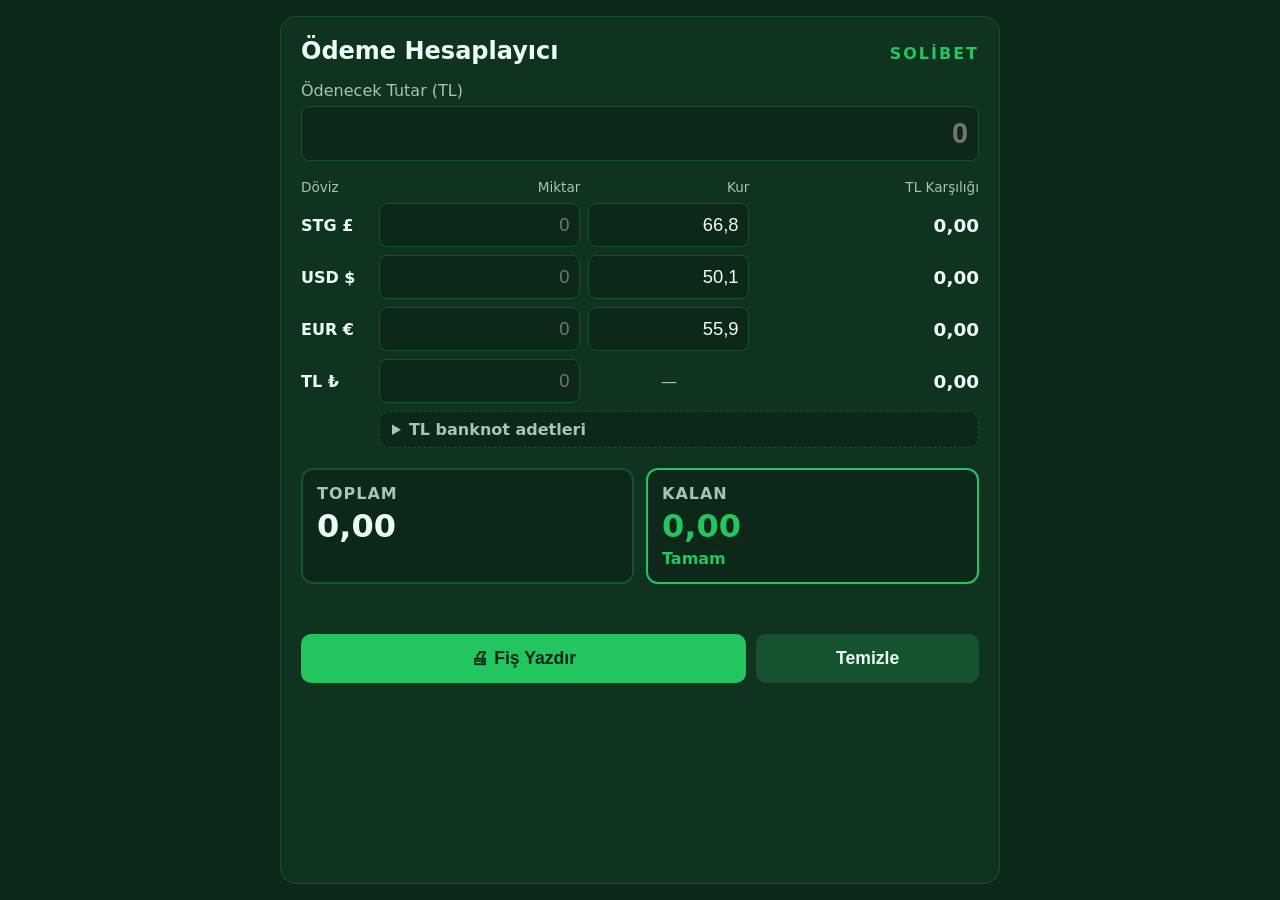
==== index.html @ d34aa93d "TL banknot adetleri ve termal fiş yazdırma Co-Authored-By: Claude Opus 5.5 <noreply@anthropic.com>" ====
<!doctype html>
<html lang="tr">
<head>
  <meta charset="utf-8">
  <meta name="viewport" content="width=device-width, initial-scale=1">
  <title>Ödeme Hesaplayıcı</title>
  <meta name="theme-color" content="#14532d">
  <link rel="manifest" href="manifest.json">
  <link rel="icon" href="icons/icon-192.png">
  <link rel="apple-touch-icon" href="icons/icon-192.png">
  <link rel="stylesheet" href="style.css">
</head>
<body>
  <main class="kart">
    <header>
      <h1>Ödeme Hesaplayıcı</h1>
      <span class="marka">SOLİBET</span>
    </header>

    <!-- Ödenecek tutar -->
    <label class="odenecek">
      <span>Ödenecek Tutar (TL)</span>
      <input id="odenecek" inputmode="decimal" autocomplete="off" placeholder="0">
    </label>

    <!-- Döviz satırları -->
    <div class="tablo">
      <div class="satir baslik">
        <span>Döviz</span><span>Miktar</span><span>Kur</span><span>TL Karşılığı</span>
      </div>
      <div class="satir">
        <span class="doviz">STG £</span>
        <input id="miktar-STG" inputmode="decimal" autocomplete="off" placeholder="0">
        <input id="kur-STG" inputmode="decimal" autocomplete="off">
        <output id="tl-STG">0,00</output>
      </div>
      <div class="satir">
        <span class="doviz">USD $</span>
        <input id="miktar-USD" inputmode="decimal" autocomplete="off" placeholder="0">
        <input id="kur-USD" inputmode="decimal" autocomplete="off">
        <output id="tl-USD">0,00</output>
      </div>
      <div class="satir">
        <span class="doviz">EUR €</span>
        <input id="miktar-EUR" inputmode="decimal" autocomplete="off" placeholder="0">
        <input id="kur-EUR" inputmode="decimal" autocomplete="off">
        <output id="tl-EUR">0,00</output>
      </div>
      <div class="satir">
        <span class="doviz">TL ₺</span>
        <input id="miktar-TL" inputmode="decimal" autocomplete="off" placeholder="0">
        <span class="kur-yok">—</span>
        <output id="tl-TL">0,00</output>
      </div>

      <!-- TL banknot alt bölümü: adet girilirse TL miktarı otomatik dolar -->
      <details class="banknot" id="banknot-bolum">
        <summary>TL banknot adetleri <span id="banknot-ozet"></span></summary>
        <div class="banknot-izgara">
          <label><span>200 ₺</span><input data-kupur="200" inputmode="numeric" autocomplete="off" placeholder="0"></label>
          <label><span>100 ₺</span><input data-kupur="100" inputmode="numeric" autocomplete="off" placeholder="0"></label>
          <label><span>50 ₺</span><input data-kupur="50" inputmode="numeric" autocomplete="off" placeholder="0"></label>
          <label><span>20 ₺</span><input data-kupur="20" inputmode="numeric" autocomplete="off" placeholder="0"></label>
          <label><span>10 ₺</span><input data-kupur="10" inputmode="numeric" autocomplete="off" placeholder="0"></label>
          <label><span>5 ₺</span><input data-kupur="5" inputmode="numeric" autocomplete="off" placeholder="0"></label>
          <label class="coins"><span>COINS (₺ tutar)</span><input id="coins" inputmode="decimal" autocomplete="off" placeholder="0,00"></label>
        </div>
        <p class="ipucu">Adet yazınca TL miktarı kendiliğinden dolar. TL miktarını elle yazarsan adetler silinir.</p>
      </details>
    </div>

    <!-- Sonuçlar -->
    <section class="sonuc">
      <div class="kutu">
        <span>TOPLAM</span>
        <strong id="toplam">0,00</strong>
      </div>
      <div class="kutu kalan" id="kalan-kutu">
        <span>KALAN</span>
        <strong id="kalan">0,00</strong>
        <em id="durum">—</em>
      </div>
    </section>

    <p class="kalan-doviz" id="kalan-doviz"></p>

    <div class="butonlar">
      <button id="yazdir" type="button" class="yazdir">🖨 Fiş Yazdır</button>
      <button id="temizle" type="button">Temizle</button>
    </div>
  </main>

  <!-- Termal yazıcı fişi: sadece yazdırırken görünür -->
  <div id="fis" aria-hidden="true"></div>

  <script src="app.js"></script>
</body>
</html>
---- style.css ----
/* Renkler: SOLİBET yeşil tema */
:root {
  --koyu: #0d2818;
  --yesil: #14532d;
  --acik: #22c55e;
  --yazi: #ecfdf5;
  --soluk: #a7c4b4;
  --kirmizi: #ef4444;
  --mavi: #3b82f6;
}

* { box-sizing: border-box; }

body {
  margin: 0;
  min-height: 100vh;
  background: var(--koyu);
  color: var(--yazi);
  font-family: system-ui, -apple-system, "Segoe UI", Roboto, sans-serif;
  display: flex;
  justify-content: center;
  padding: 16px;
}

.kart {
  width: 100%;
  max-width: 720px;
  background: #10331f;
  border: 1px solid var(--yesil);
  border-radius: 16px;
  padding: 20px;
}

header { display: flex; align-items: baseline; justify-content: space-between; margin-bottom: 16px; }
h1 { margin: 0; font-size: 1.5rem; }
.marka { color: var(--acik); font-weight: 800; letter-spacing: 2px; }

input {
  width: 100%;
  min-width: 0;
  background: var(--koyu);
  color: var(--yazi);
  border: 1px solid var(--yesil);
  border-radius: 8px;
  padding: 10px;
  font-size: 1.15rem;
  text-align: right;
  font-variant-numeric: tabular-nums;
}
input:focus { outline: 2px solid var(--acik); border-color: var(--acik); }

.odenecek { display: block; margin-bottom: 18px; }
.odenecek span { display: block; color: var(--soluk); margin-bottom: 6px; }
.odenecek input { font-size: 1.8rem; font-weight: 700; }

.tablo { display: grid; gap: 8px; }
.satir {
  display: grid;
  grid-template-columns: 70px 1fr 0.8fr 1.1fr;
  gap: 8px;
  align-items: center;
}
.baslik { color: var(--soluk); font-size: 0.85rem; }
.baslik span:not(:first-child) { text-align: right; }
.doviz { font-weight: 700; }
.kur-yok { text-align: center; color: var(--soluk); }
output {
  text-align: right;
  font-size: 1.15rem;
  font-weight: 600;
  font-variant-numeric: tabular-nums;
  overflow-wrap: anywhere;
}

.sonuc { display: grid; grid-template-columns: 1fr 1fr; gap: 12px; margin-top: 20px; }
.kutu {
  background: var(--koyu);
  border: 2px solid var(--yesil);
  border-radius: 12px;
  padding: 14px;
  display: flex;
  flex-direction: column;
  gap: 4px;
}
.kutu span { color: var(--soluk); font-weight: 700; letter-spacing: 1px; }
.kutu strong { font-size: 2rem; font-variant-numeric: tabular-nums; overflow-wrap: anywhere; }
.kutu em { font-style: normal; font-weight: 700; }

/* KALAN renk durumları */
.kalan.tamam { border-color: var(--acik); }
.kalan.tamam strong, .kalan.tamam em { color: var(--acik); }
.kalan.eksik { border-color: var(--kirmizi); }
.kalan.eksik strong, .kalan.eksik em { color: var(--kirmizi); }
.kalan.fazla { border-color: var(--mavi); }
.kalan.fazla strong, .kalan.fazla em { color: var(--mavi); }

.kalan-doviz { color: var(--soluk); min-height: 1.4em; margin: 14px 0; }
.kalan-doviz b { color: var(--yazi); }

/* TL banknot alt bölümü */
.banknot {
  margin-left: 78px;
  background: var(--koyu);
  border: 1px dashed var(--yesil);
  border-radius: 10px;
  padding: 8px 12px;
}
.banknot summary { cursor: pointer; color: var(--soluk); font-weight: 600; }
.banknot summary span { color: var(--acik); margin-left: 6px; }
.banknot-izgara {
  display: grid;
  grid-template-columns: repeat(auto-fill, minmax(90px, 1fr));
  gap: 8px;
  margin-top: 10px;
}
.banknot-izgara label span { display: block; font-size: 0.85rem; color: var(--soluk); margin-bottom: 3px; }
.banknot-izgara .coins { grid-column: span 2; }
.ipucu { font-size: 0.8rem; color: var(--soluk); margin: 8px 0 2px; }

.butonlar { display: grid; grid-template-columns: 2fr 1fr; gap: 10px; }
.yazdir { background: var(--acik); color: var(--koyu); }
.yazdir:hover { background: #4ade80; }

#fis { display: none; }

button {
  width: 100%;
  padding: 14px;
  font-size: 1.1rem;
  font-weight: 700;
  border: none;
  border-radius: 10px;
  background: var(--yesil);
  color: var(--yazi);
  cursor: pointer;
}
button:hover { background: #166534; }

/* Telefon ekranı */
@media (max-width: 520px) {
  .kart { padding: 14px; }
  .satir { grid-template-columns: 52px 1fr 0.8fr; }
  .satir output { grid-column: 2 / 4; }
  .baslik span:last-child { display: none; }
  .sonuc { grid-template-columns: 1fr; }
  .kutu strong { font-size: 1.7rem; }
  .banknot { margin-left: 0; }
}

/* =====================================================================
   TERMAL FİŞ (80 mm bahis yazıcısı). 58 mm yazıcı için --fis-genislik
   değerini 48mm yap.
   ===================================================================== */
@media print {
  :root { --fis-genislik: 72mm; }
  @page { size: 80mm auto; margin: 0; }
  body {
    background: #fff;
    color: #000;
    display: block;
    padding: 0;
    min-height: 0;
  }
  .kart { display: none; }
  #fis {
    display: block;
    width: var(--fis-genislik);
    margin: 0 auto;
    padding: 3mm 0 8mm;
    font-family: "Courier New", Courier, monospace;
    font-size: 11pt;
    line-height: 1.3;
    color: #000;
  }
  #fis .orta { text-align: center; }
  #fis .marka-fis { font-size: 16pt; font-weight: 900; letter-spacing: 2px; }
  #fis .cizgi { border-top: 1px dashed #000; margin: 2mm 0; }
  #fis .kalin-cizgi { border-top: 2px solid #000; margin: 2mm 0; }
  #fis .s { display: flex; justify-content: space-between; gap: 2mm; }
  #fis .s span:last-child { text-align: right; white-space: nowrap; }
  #fis .kucuk { font-size: 9pt; }
  #fis .buyuk { font-size: 13pt; font-weight: 900; }
  #fis .girinti { padding-left: 3mm; }
  #fis .imza { margin-top: 10mm; border-top: 1px solid #000; padding-top: 1mm; text-align: center; font-size: 9pt; }
}
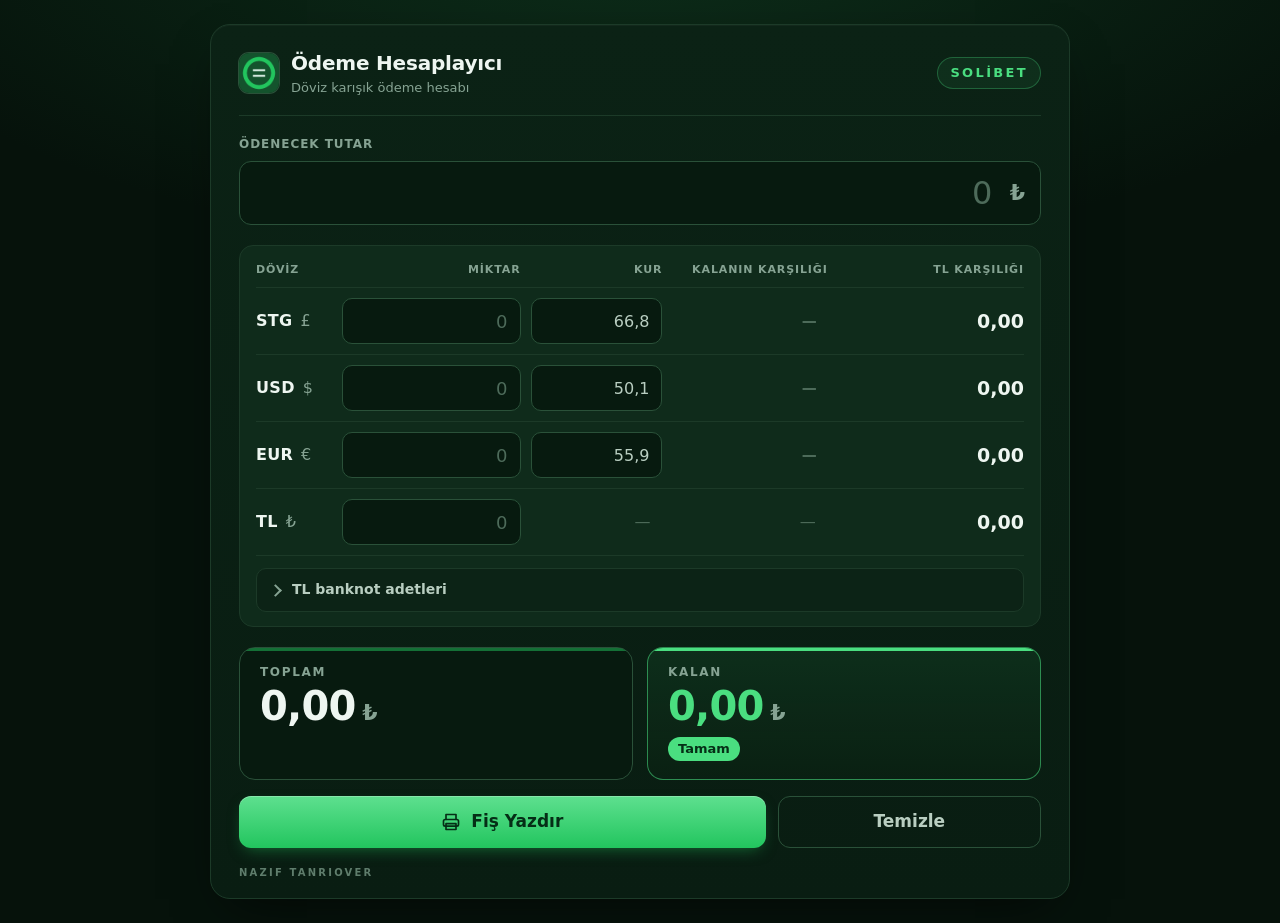
==== commit 8f9b1cbf: "Kalanın döviz karşılığı tabloya alındı, profesyonel tasarım, imza Co-Authored-By: Claude Opus 5.5 <n" ====
--- a/index.html
+++ b/index.html
@@ -4,7 +4,7 @@
   <meta charset="utf-8">
   <meta name="viewport" content="width=device-width, initial-scale=1">
   <title>Ödeme Hesaplayıcı</title>
-  <meta name="theme-color" content="#14532d">
+  <meta name="theme-color" content="#081a10">
   <link rel="manifest" href="manifest.json">
   <link rel="icon" href="icons/icon-192.png">
   <link rel="apple-touch-icon" href="icons/icon-192.png">
@@ -12,45 +12,58 @@
 </head>
 <body>
   <main class="kart">
-    <header>
-      <h1>Ödeme Hesaplayıcı</h1>
+    <header class="ust">
+      <div class="ust-sol">
+        <img class="logo" src="icons/icon-192.png" alt="" width="40" height="40">
+        <div>
+          <h1>Ödeme Hesaplayıcı</h1>
+          <p class="alt-baslik">Döviz karışık ödeme hesabı</p>
+        </div>
+      </div>
       <span class="marka">SOLİBET</span>
     </header>
 
     <!-- Ödenecek tutar -->
     <label class="odenecek">
-      <span>Ödenecek Tutar (TL)</span>
-      <input id="odenecek" inputmode="decimal" autocomplete="off" placeholder="0">
+      <span class="etiket">Ödenecek Tutar</span>
+      <span class="alan">
+        <input id="odenecek" inputmode="decimal" autocomplete="off" placeholder="0">
+        <span class="birim" aria-hidden="true">₺</span>
+      </span>
     </label>
 
     <!-- Döviz satırları -->
     <div class="tablo">
       <div class="satir baslik">
-        <span>Döviz</span><span>Miktar</span><span>Kur</span><span>TL Karşılığı</span>
+        <span>Döviz</span><span>Miktar</span><span>Kur</span><span>Kalanın Karşılığı</span><span>TL Karşılığı</span>
       </div>
       <div class="satir">
-        <span class="doviz">STG £</span>
+        <span class="doviz">STG <i>£</i></span>
         <input id="miktar-STG" inputmode="decimal" autocomplete="off" placeholder="0">
         <input id="kur-STG" inputmode="decimal" autocomplete="off">
-        <output id="tl-STG">0,00</output>
+        <output id="kalan-STG" class="kalan-doviz">—</output>
+        <output class="tl-deger" id="tl-STG">0,00</output>
       </div>
       <div class="satir">
-        <span class="doviz">USD $</span>
+        <span class="doviz">USD <i>$</i></span>
         <input id="miktar-USD" inputmode="decimal" autocomplete="off" placeholder="0">
         <input id="kur-USD" inputmode="decimal" autocomplete="off">
-        <output id="tl-USD">0,00</output>
+        <output id="kalan-USD" class="kalan-doviz">—</output>
+        <output class="tl-deger" id="tl-USD">0,00</output>
       </div>
       <div class="satir">
-        <span class="doviz">EUR €</span>
+        <span class="doviz">EUR <i>€</i></span>
         <input id="miktar-EUR" inputmode="decimal" autocomplete="off" placeholder="0">
         <input id="kur-EUR" inputmode="decimal" autocomplete="off">
-        <output id="tl-EUR">0,00</output>
+        <output id="kalan-EUR" class="kalan-doviz">—</output>
+        <output class="tl-deger" id="tl-EUR">0,00</output>
       </div>
-      <div class="satir">
-        <span class="doviz">TL ₺</span>
+      <div class="satir satir-tl">
+        <span class="doviz">TL <i>₺</i></span>
         <input id="miktar-TL" inputmode="decimal" autocomplete="off" placeholder="0">
         <span class="kur-yok">—</span>
-        <output id="tl-TL">0,00</output>
+        <span class="kur-yok">—</span>
+        <output class="tl-deger" id="tl-TL">0,00</output>
       </div>
 
       <!-- TL banknot alt bölümü: adet girilirse TL miktarı otomatik dolar -->
@@ -71,7 +84,7 @@
 
     <!-- Sonuçlar -->
     <section class="sonuc">
-      <div class="kutu">
+      <div class="kutu toplam">
         <span>TOPLAM</span>
         <strong id="toplam">0,00</strong>
       </div>
@@ -82,12 +95,14 @@
       </div>
     </section>
 
-    <p class="kalan-doviz" id="kalan-doviz"></p>
-
     <div class="butonlar">
-      <button id="yazdir" type="button" class="yazdir">🖨 Fiş Yazdır</button>
-      <button id="temizle" type="button">Temizle</button>
+      <button id="yazdir" type="button" class="yazdir">
+        <svg aria-hidden="true" width="20" height="20" viewBox="0 0 24 24" fill="none" stroke="currentColor" stroke-width="2" stroke-linecap="round" stroke-linejoin="round"><path d="M6 9V3h12v6"/><rect x="3" y="9" width="18" height="8" rx="2"/><path d="M6 14h12v7H6z"/></svg>
+        Fiş Yazdır
+      </button>
+      <button id="temizle" type="button" class="ikincil">Temizle</button>
     </div>
+    <footer class="imza-alt">NAZIF TANRIOVER</footer>
   </main>
 
   <!-- Termal yazıcı fişi: sadece yazdırırken görünür -->
--- a/style.css
+++ b/style.css
@@ -1,155 +1,433 @@
-/* Renkler: SOLİBET yeşil tema */
+/* =====================================================================
+   Ödeme Hesaplayıcı — SOLİBET koyu yeşil tema
+   Renkleri değiştirmek için sadece :root içindeki değerlere dokun.
+   ===================================================================== */
 :root {
-  --koyu: #0d2818;
-  --yesil: #14532d;
-  --acik: #22c55e;
-  --yazi: #ecfdf5;
-  --soluk: #a7c4b4;
-  --kirmizi: #ef4444;
-  --mavi: #3b82f6;
+  /* Marka */
+  --marka-koyu: #0d2818;
+  --marka: #14532d;
+  --vurgu: #4ade80;          /* açık yeşil vurgu */
+  --vurgu-koyu: #22c55e;
+
+  /* Zemin ve yüzeyler (koyudan açığa) */
+  --zemin: #06120b;
+  --yuzey: #0b2215;          /* kart */
+  --yuzey-2: #0f2b1b;        /* tablo paneli */
+  --alan-bg: #071a0f;        /* giriş kutuları */
+  --cizgi: #1c3a28;
+  --cizgi-guclu: #2a5139;
+
+  /* Yazı */
+  --yazi: #eef6f1;
+  --yazi-2: #b9cec1;         /* ikinci derece */
+  --soluk: #86a393;          /* etiketler */
+
+  /* Durum renkleri */
+  --yesil: #4ade80;
+  --kirmizi: #f87171;
+  --mavi: #60a5fa;
+
+  /* Yazı tipi: sistem fontu, internet gerekmez */
+  --font: "Segoe UI Variable Text", "Segoe UI", system-ui, -apple-system, "Helvetica Neue", Roboto, Arial, sans-serif;
+  --font-rakam: "Segoe UI Variable Display", "Segoe UI", system-ui, -apple-system, Roboto, Arial, sans-serif;
+
+  --radius: 12px;
+  --golge: 0 1px 0 rgb(255 255 255 / 0.03) inset, 0 20px 50px -20px rgb(0 0 0 / 0.7);
 }
 
 * { box-sizing: border-box; }
+
+html { -webkit-text-size-adjust: 100%; }
 
 body {
   margin: 0;
   min-height: 100vh;
-  background: var(--koyu);
+  background:
+    radial-gradient(1200px 500px at 50% -10%, rgb(20 83 45 / 0.45), transparent 70%),
+    var(--zemin);
+  background-attachment: fixed;
   color: var(--yazi);
-  font-family: system-ui, -apple-system, "Segoe UI", Roboto, sans-serif;
+  font-family: var(--font);
+  font-size: 16px;
+  line-height: 1.4;
   display: flex;
   justify-content: center;
-  padding: 16px;
-}
-
+  padding: 24px 16px;
+  -webkit-font-smoothing: antialiased;
+}
+
+/* Rakamlar hep aynı genişlikte: sütunlar hizalı durur */
+input, output, strong { font-variant-numeric: tabular-nums; font-feature-settings: "tnum" 1; }
+
+/* ---------- Ana kart ---------- */
 .kart {
   width: 100%;
-  max-width: 720px;
-  background: #10331f;
-  border: 1px solid var(--yesil);
-  border-radius: 16px;
-  padding: 20px;
-}
-
-header { display: flex; align-items: baseline; justify-content: space-between; margin-bottom: 16px; }
-h1 { margin: 0; font-size: 1.5rem; }
-.marka { color: var(--acik); font-weight: 800; letter-spacing: 2px; }
-
+  max-width: 860px;
+  background: linear-gradient(180deg, var(--yuzey) 0%, #091d12 100%);
+  border: 1px solid var(--cizgi);
+  border-radius: 20px;
+  padding: 24px 28px 18px;
+  box-shadow: var(--golge);
+  display: flex;
+  flex-direction: column;
+  align-self: flex-start;
+}
+
+/* ---------- Üst bölüm ---------- */
+.ust {
+  display: flex;
+  align-items: center;
+  justify-content: space-between;
+  gap: 12px;
+  padding-bottom: 18px;
+  margin-bottom: 20px;
+  border-bottom: 1px solid var(--cizgi);
+}
+.ust-sol { display: flex; align-items: center; gap: 12px; min-width: 0; }
+.logo { width: 40px; height: 40px; border-radius: 10px; flex: none; box-shadow: 0 0 0 1px var(--cizgi-guclu); }
+h1 { margin: 0; font-size: 1.25rem; font-weight: 650; letter-spacing: -0.01em; }
+.alt-baslik { margin: 2px 0 0; font-size: 0.8125rem; color: var(--soluk); }
+.marka {
+  flex: none;
+  font-size: 0.8125rem;
+  font-weight: 800;
+  letter-spacing: 0.18em;
+  color: var(--vurgu);
+  padding: 6px 12px;
+  border: 1px solid rgb(74 222 128 / 0.3);
+  background: rgb(74 222 128 / 0.07);
+  border-radius: 999px;
+}
+
+/* ---------- Giriş kutuları ---------- */
 input {
   width: 100%;
   min-width: 0;
-  background: var(--koyu);
+  height: 46px;
+  background: var(--alan-bg);
   color: var(--yazi);
-  border: 1px solid var(--yesil);
-  border-radius: 8px;
-  padding: 10px;
-  font-size: 1.15rem;
+  border: 1px solid var(--cizgi-guclu);
+  border-radius: 10px;
+  padding: 0 12px;
+  font: inherit;
+  font-size: 1.125rem;
+  font-weight: 600;
   text-align: right;
-  font-variant-numeric: tabular-nums;
-}
-input:focus { outline: 2px solid var(--acik); border-color: var(--acik); }
-
-.odenecek { display: block; margin-bottom: 18px; }
-.odenecek span { display: block; color: var(--soluk); margin-bottom: 6px; }
-.odenecek input { font-size: 1.8rem; font-weight: 700; }
-
-.tablo { display: grid; gap: 8px; }
+  transition: border-color 0.15s, box-shadow 0.15s;
+}
+input::placeholder { color: #4d6b5a; font-weight: 500; }
+input:hover { border-color: #3b6a4d; }
+input:focus {
+  outline: none;
+  border-color: var(--vurgu);
+  box-shadow: 0 0 0 3px rgb(74 222 128 / 0.22);
+}
+
+/* Ödenecek tutar: büyük alan */
+.odenecek { display: block; margin-bottom: 20px; }
+.etiket {
+  display: block;
+  font-size: 0.75rem;
+  font-weight: 700;
+  letter-spacing: 0.08em;
+  text-transform: uppercase;
+  color: var(--soluk);
+  margin-bottom: 8px;
+}
+.alan { position: relative; display: block; }
+.odenecek input {
+  height: 64px;
+  font-family: var(--font-rakam);
+  font-size: 2rem;
+  font-weight: 700;
+  letter-spacing: -0.01em;
+  padding-right: 48px;
+  border-radius: var(--radius);
+}
+.birim {
+  position: absolute;
+  right: 16px;
+  top: 50%;
+  transform: translateY(-50%);
+  font-size: 1.375rem;
+  font-weight: 600;
+  color: var(--soluk);
+  pointer-events: none;
+}
+
+/* ---------- Döviz tablosu ---------- */
+.tablo {
+  display: grid;
+  background: var(--yuzey-2);
+  border: 1px solid var(--cizgi);
+  border-radius: 14px;
+  padding: 4px 16px 14px;
+}
 .satir {
   display: grid;
-  grid-template-columns: 70px 1fr 0.8fr 1.1fr;
+  grid-template-columns: 76px 1.15fr 0.85fr 1fr 1.2fr;
+  gap: 10px;
+  align-items: center;
+  padding: 10px 0;
+  border-bottom: 1px solid var(--cizgi);
+}
+.baslik {
+  padding: 12px 0 10px;
+  font-size: 0.6875rem;
+  font-weight: 700;
+  letter-spacing: 0.08em;
+  text-transform: uppercase;
+  color: var(--soluk);
+}
+.baslik span:not(:first-child) { text-align: right; }
+
+.doviz { font-weight: 700; font-size: 1rem; letter-spacing: 0.02em; }
+.doviz i { font-style: normal; color: var(--soluk); font-weight: 500; margin-left: 2px; }
+
+/* Kur kutusu: ikinci planda, biraz daha küçük */
+input[id^="kur-"] { font-size: 1rem; color: var(--yazi-2); font-weight: 500; }
+
+.kur-yok { text-align: right; padding-right: 12px; color: #4d6b5a; }
+
+output { text-align: right; overflow-wrap: anywhere; }
+
+/* TL karşılığı: satırın asıl sonucu */
+.tl-deger {
+  font-family: var(--font-rakam);
+  font-size: 1.1875rem;
+  font-weight: 700;
+  color: var(--yazi);
+}
+
+/* Kalanın karşılığı: yardımcı değer, küçük ve renkli rozet */
+.kalan-doviz {
+  justify-self: end;
+  min-width: 0;
+  max-width: 100%;
+  padding: 4px 10px;
+  border-radius: 8px;
+  font-size: 0.9375rem;
+  font-weight: 600;
+  color: var(--soluk);
+  background: rgb(255 255 255 / 0.03);
+  border: 1px solid transparent;
+}
+.kalan-doviz[data-durum=""] { background: transparent; color: #4d6b5a; }
+.kalan-doviz[data-durum="tamam"] { color: #86efac; background: rgb(74 222 128 / 0.08); border-color: rgb(74 222 128 / 0.18); }
+.kalan-doviz[data-durum="eksik"] { color: #fca5a5; background: rgb(248 113 113 / 0.08); border-color: rgb(248 113 113 / 0.2); }
+.kalan-doviz[data-durum="fazla"] { color: #93c5fd; background: rgb(96 165 250 / 0.08); border-color: rgb(96 165 250 / 0.2); }
+
+/* ---------- TL banknot alt bölümü ---------- */
+.banknot {
+  margin-top: 12px;
+  background: rgb(0 0 0 / 0.18);
+  border: 1px solid var(--cizgi);
+  border-radius: 10px;
+  padding: 0 14px;
+}
+.banknot summary {
+  cursor: pointer;
+  padding: 11px 0;
+  font-size: 0.875rem;
+  font-weight: 600;
+  color: var(--yazi-2);
+  list-style: none;
+  display: flex;
+  align-items: center;
   gap: 8px;
-  align-items: center;
-}
-.baslik { color: var(--soluk); font-size: 0.85rem; }
-.baslik span:not(:first-child) { text-align: right; }
-.doviz { font-weight: 700; }
-.kur-yok { text-align: center; color: var(--soluk); }
-output {
-  text-align: right;
-  font-size: 1.15rem;
-  font-weight: 600;
-  font-variant-numeric: tabular-nums;
-  overflow-wrap: anywhere;
-}
-
-.sonuc { display: grid; grid-template-columns: 1fr 1fr; gap: 12px; margin-top: 20px; }
+}
+.banknot summary::-webkit-details-marker { display: none; }
+/* Açılır ok */
+.banknot summary::before {
+  content: "";
+  width: 7px; height: 7px;
+  border-right: 2px solid var(--soluk);
+  border-bottom: 2px solid var(--soluk);
+  transform: rotate(-45deg);
+  flex: none;
+  transition: transform 0.15s;
+  margin-right: 4px;
+}
+.banknot[open] summary::before { transform: rotate(45deg); }
+.banknot summary:hover { color: var(--yazi); }
+.banknot summary:focus-visible { outline: 2px solid var(--vurgu); outline-offset: 2px; border-radius: 6px; }
+.banknot summary span { color: var(--vurgu); margin-left: auto; font-variant-numeric: tabular-nums; font-weight: 700; }
+.banknot-izgara {
+  display: grid;
+  grid-template-columns: repeat(auto-fill, minmax(96px, 1fr));
+  gap: 10px;
+  padding-top: 4px;
+}
+.banknot-izgara label span {
+  display: block;
+  font-size: 0.75rem;
+  font-weight: 600;
+  color: var(--soluk);
+  margin-bottom: 4px;
+}
+.banknot-izgara input { height: 40px; font-size: 1rem; }
+.banknot-izgara .coins { grid-column: span 2; }
+.ipucu { font-size: 0.75rem; color: var(--soluk); margin: 10px 0 12px; }
+
+/* ---------- Sonuç kutuları: TOPLAM ve KALAN ---------- */
+.sonuc { display: grid; grid-template-columns: 1fr 1fr; gap: 14px; margin: 20px 0 16px; }
 .kutu {
-  background: var(--koyu);
-  border: 2px solid var(--yesil);
-  border-radius: 12px;
-  padding: 14px;
+  position: relative;
+  background: var(--alan-bg);
+  border: 1px solid var(--cizgi-guclu);
+  border-radius: 16px;
+  padding: 16px 20px 18px;
   display: flex;
   flex-direction: column;
-  gap: 4px;
-}
-.kutu span { color: var(--soluk); font-weight: 700; letter-spacing: 1px; }
-.kutu strong { font-size: 2rem; font-variant-numeric: tabular-nums; overflow-wrap: anywhere; }
-.kutu em { font-style: normal; font-weight: 700; }
-
-/* KALAN renk durumları */
-.kalan.tamam { border-color: var(--acik); }
-.kalan.tamam strong, .kalan.tamam em { color: var(--acik); }
-.kalan.eksik { border-color: var(--kirmizi); }
-.kalan.eksik strong, .kalan.eksik em { color: var(--kirmizi); }
-.kalan.fazla { border-color: var(--mavi); }
-.kalan.fazla strong, .kalan.fazla em { color: var(--mavi); }
-
-.kalan-doviz { color: var(--soluk); min-height: 1.4em; margin: 14px 0; }
-.kalan-doviz b { color: var(--yazi); }
-
-/* TL banknot alt bölümü */
-.banknot {
-  margin-left: 78px;
-  background: var(--koyu);
-  border: 1px dashed var(--yesil);
-  border-radius: 10px;
-  padding: 8px 12px;
-}
-.banknot summary { cursor: pointer; color: var(--soluk); font-weight: 600; }
-.banknot summary span { color: var(--acik); margin-left: 6px; }
-.banknot-izgara {
-  display: grid;
-  grid-template-columns: repeat(auto-fill, minmax(90px, 1fr));
-  gap: 8px;
-  margin-top: 10px;
-}
-.banknot-izgara label span { display: block; font-size: 0.85rem; color: var(--soluk); margin-bottom: 3px; }
-.banknot-izgara .coins { grid-column: span 2; }
-.ipucu { font-size: 0.8rem; color: var(--soluk); margin: 8px 0 2px; }
-
-.butonlar { display: grid; grid-template-columns: 2fr 1fr; gap: 10px; }
-.yazdir { background: var(--acik); color: var(--koyu); }
-.yazdir:hover { background: #4ade80; }
-
-#fis { display: none; }
-
+  gap: 2px;
+  overflow: hidden;
+}
+.kutu span {
+  font-size: 0.75rem;
+  font-weight: 800;
+  letter-spacing: 0.14em;
+  color: var(--soluk);
+}
+.kutu strong {
+  font-family: var(--font-rakam);
+  font-size: 2.5rem;
+  font-weight: 750;
+  line-height: 1.15;
+  letter-spacing: -0.02em;
+  overflow-wrap: anywhere;
+}
+.kutu strong::after { content: " ₺"; font-size: 0.55em; font-weight: 600; color: var(--soluk); }
+.kutu em {
+  align-self: flex-start;
+  margin-top: 6px;
+  font-style: normal;
+  font-size: 0.8125rem;
+  font-weight: 700;
+  padding: 3px 10px;
+  border-radius: 999px;
+  color: var(--soluk);
+  background: rgb(255 255 255 / 0.05);
+}
+
+/* TOPLAM: üstte ince marka çizgisi */
+.kutu.toplam::before {
+  content: "";
+  position: absolute; inset: 0 0 auto 0; height: 3px;
+  background: var(--vurgu-koyu);
+  opacity: 0.5;
+}
+
+/* KALAN renk durumları: yeşil = tamam, kırmızı = eksik, mavi = para üstü */
+.kalan::before {
+  content: "";
+  position: absolute; inset: 0 0 auto 0; height: 3px;
+  background: var(--cizgi-guclu);
+}
+.kalan.tamam { border-color: rgb(74 222 128 / 0.55); background: linear-gradient(180deg, rgb(74 222 128 / 0.10), rgb(74 222 128 / 0.03)), var(--alan-bg); }
+.kalan.tamam::before { background: var(--yesil); }
+.kalan.tamam strong { color: var(--yesil); }
+.kalan.tamam em { color: #052e16; background: var(--yesil); }
+
+.kalan.eksik { border-color: rgb(248 113 113 / 0.6); background: linear-gradient(180deg, rgb(248 113 113 / 0.12), rgb(248 113 113 / 0.03)), var(--alan-bg); }
+.kalan.eksik::before { background: var(--kirmizi); }
+.kalan.eksik strong { color: var(--kirmizi); }
+.kalan.eksik em { color: #450a0a; background: var(--kirmizi); }
+
+.kalan.fazla { border-color: rgb(96 165 250 / 0.6); background: linear-gradient(180deg, rgb(96 165 250 / 0.12), rgb(96 165 250 / 0.03)), var(--alan-bg); }
+.kalan.fazla::before { background: var(--mavi); }
+.kalan.fazla strong { color: var(--mavi); }
+.kalan.fazla em { color: #082f49; background: var(--mavi); }
+
+/* ---------- Butonlar ---------- */
+.butonlar { display: grid; grid-template-columns: 2fr 1fr; gap: 12px; }
 button {
   width: 100%;
-  padding: 14px;
-  font-size: 1.1rem;
-  font-weight: 700;
+  height: 52px;
+  display: inline-flex;
+  align-items: center;
+  justify-content: center;
+  gap: 10px;
+  font: inherit;
+  font-size: 1.0625rem;
+  font-weight: 700;
+  border-radius: 12px;
+  cursor: pointer;
+  transition: background-color 0.15s, border-color 0.15s, transform 0.05s;
+}
+button:active { transform: translateY(1px); }
+button:focus-visible { outline: 2px solid var(--vurgu); outline-offset: 3px; }
+.yazdir {
   border: none;
-  border-radius: 10px;
-  background: var(--yesil);
-  color: var(--yazi);
-  cursor: pointer;
-}
-button:hover { background: #166534; }
-
-/* Telefon ekranı */
+  color: #052e16;
+  background: linear-gradient(180deg, #5ee08f, var(--vurgu-koyu));
+  box-shadow: 0 1px 0 rgb(255 255 255 / 0.25) inset, 0 6px 16px -6px rgb(34 197 94 / 0.5);
+}
+.yazdir:hover { background: linear-gradient(180deg, #74e8a0, #2fd16a); }
+.ikincil {
+  color: var(--yazi-2);
+  background: transparent;
+  border: 1px solid var(--cizgi-guclu);
+}
+.ikincil:hover { background: rgb(255 255 255 / 0.04); color: var(--yazi); border-color: #3b6a4d; }
+
+/* ---------- İmza: kartın sol altında ---------- */
+.imza-alt {
+  align-self: flex-start;
+  margin-top: 18px;
+  font-size: 0.625rem;
+  font-weight: 600;
+  letter-spacing: 0.22em;
+  color: #5f7d6c;
+  user-select: none;
+}
+
+#fis { display: none; }
+
+/* Hareket azaltma tercihi */
+@media (prefers-reduced-motion: reduce) {
+  * { transition: none !important; }
+}
+
+/* ---------- Telefon ekranı ----------
+   Satır iki kata ayrılır:
+   1. kat: Döviz | Miktar | Kur
+   2. kat:       | Kalanın Karşılığı | TL Karşılığı */
 @media (max-width: 520px) {
-  .kart { padding: 14px; }
-  .satir { grid-template-columns: 52px 1fr 0.8fr; }
-  .satir output { grid-column: 2 / 4; }
-  .baslik span:last-child { display: none; }
-  .sonuc { grid-template-columns: 1fr; }
-  .kutu strong { font-size: 1.7rem; }
-  .banknot { margin-left: 0; }
+  body { padding: 12px 10px; }
+  .kart { padding: 16px 14px 14px; border-radius: 16px; }
+  .ust { padding-bottom: 14px; margin-bottom: 16px; }
+  .alt-baslik { display: none; }
+  h1 { font-size: 1.125rem; }
+  .logo { width: 34px; height: 34px; }
+  .odenecek input { height: 58px; font-size: 1.75rem; }
+
+  .tablo { padding: 2px 10px 10px; }
+  .satir {
+    grid-template-columns: 50px 1fr 0.85fr;
+    gap: 6px 8px;
+  }
+  .satir > :nth-child(4) { grid-column: 2; }
+  .satir > :nth-child(5) { grid-column: 3; }
+  .baslik { row-gap: 2px; font-size: 0.625rem; }
+  .doviz { font-size: 0.9375rem; }
+  .doviz i { display: block; margin: 0; font-size: 0.8125rem; }
+  input { height: 44px; font-size: 1.0625rem; padding: 0 10px; }
+  input[id^="kur-"] { font-size: 0.9375rem; }
+  .tl-deger { font-size: 1.0625rem; }
+  .kalan-doviz { font-size: 0.875rem; padding: 3px 8px; }
+  .satir-tl > .kur-yok:nth-child(4) { visibility: hidden; }
+
+  .sonuc { grid-template-columns: 1fr; gap: 10px; }
+  .kutu { padding: 14px 16px 16px; }
+  .kutu strong { font-size: 2.125rem; }
+  .butonlar { grid-template-columns: 1.6fr 1fr; gap: 10px; }
+  .banknot-izgara { grid-template-columns: repeat(3, 1fr); gap: 8px; }
+  .banknot-izgara .coins { grid-column: span 3; }
 }
 
 /* =====================================================================
    TERMAL FİŞ (80 mm bahis yazıcısı). 58 mm yazıcı için --fis-genislik
-   değerini 48mm yap.
+   değerini 48mm yap. Sadece siyah-beyaz, ekran stili burada geçmez.
    ===================================================================== */
 @media print {
   :root { --fis-genislik: 72mm; }
@@ -161,7 +439,7 @@
     padding: 0;
     min-height: 0;
   }
-  .kart { display: none; }
+  .kart, .imza-alt { display: none !important; }
   #fis {
     display: block;
     width: var(--fis-genislik);
@@ -171,6 +449,7 @@
     font-size: 11pt;
     line-height: 1.3;
     color: #000;
+    font-variant-numeric: tabular-nums;
   }
   #fis .orta { text-align: center; }
   #fis .marka-fis { font-size: 16pt; font-weight: 900; letter-spacing: 2px; }
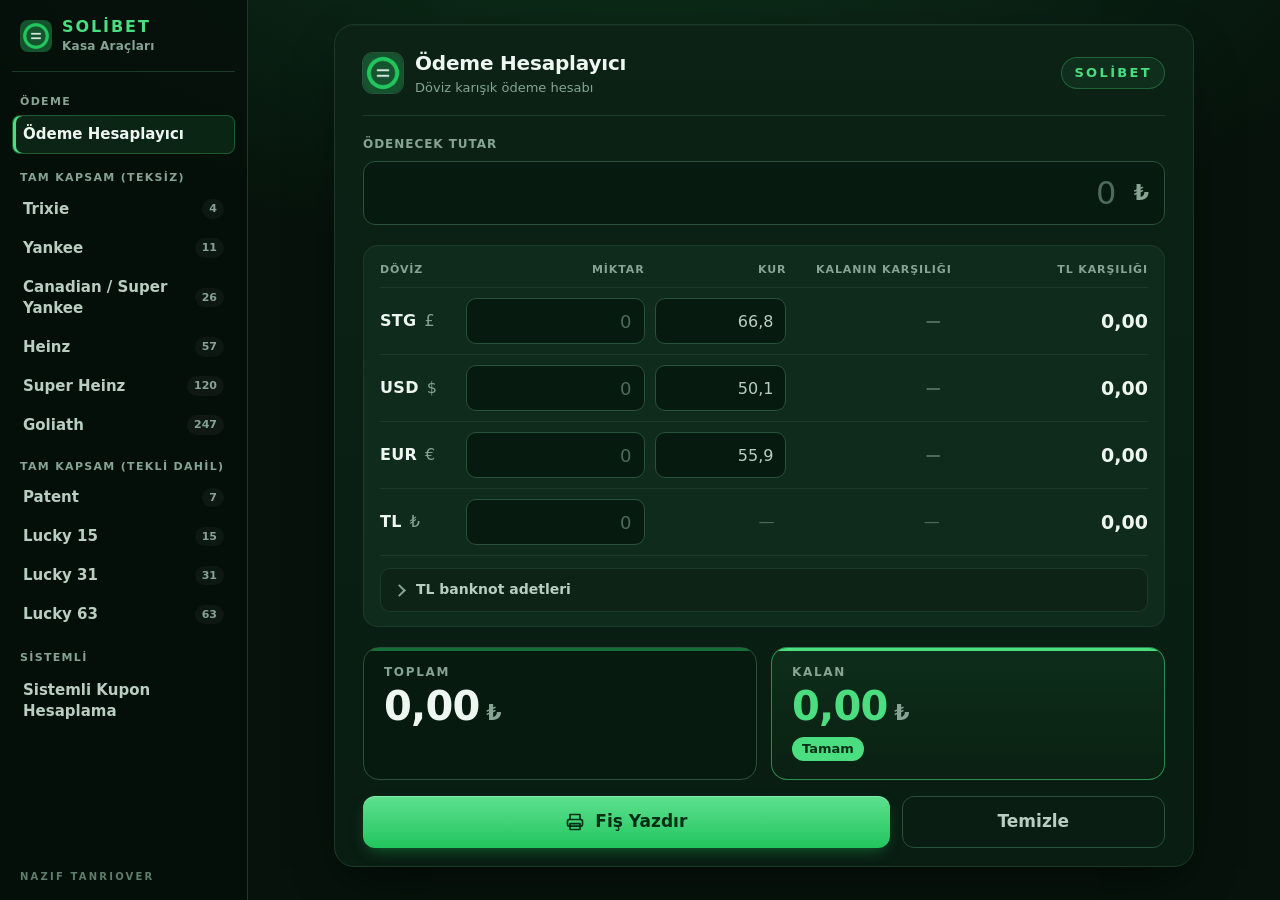
==== commit b0b573c7: "Sol menü: Lucky/Yankee hesaplayıcıları ve Sistemli Kupon Co-Authored-By: Claude Opus 5.5 <noreply@an" ====
--- a/index.html
+++ b/index.html
@@ -3,7 +3,7 @@
 <head>
   <meta charset="utf-8">
   <meta name="viewport" content="width=device-width, initial-scale=1">
-  <title>Ödeme Hesaplayıcı</title>
+  <title>SOLİBET Kasa Araçları</title>
   <meta name="theme-color" content="#081a10">
   <link rel="manifest" href="manifest.json">
   <link rel="icon" href="icons/icon-192.png">
@@ -11,7 +11,27 @@
   <link rel="stylesheet" href="style.css">
 </head>
 <body>
-  <main class="kart">
+  <!-- SOL MENÜ: tıklanan program ortada açılır -->
+  <nav class="menu" aria-label="Programlar">
+    <div class="menu-ust">
+      <img src="icons/icon-192.png" alt="" width="32" height="32">
+      <span>SOLİBET<br><small>Kasa Araçları</small></span>
+    </div>
+
+    <p class="menu-baslik">Ödeme</p>
+    <a href="#odeme" data-gorunum="odeme">Ödeme Hesaplayıcı</a>
+
+    <!-- Bahis türleri menu.js tarafından lucky.js listesinden eklenir -->
+    <div id="menu-bahisler"></div>
+
+    <p class="menu-baslik">Sistemli</p>
+    <a href="#sistemli" data-gorunum="sistemli">Sistemli Kupon Hesaplama</a>
+
+    <footer class="imza-alt">NAZIF TANRIOVER</footer>
+  </nav>
+
+  <div class="icerik">
+  <main class="kart gorunum" id="gorunum-odeme">
     <header class="ust">
       <div class="ust-sol">
         <img class="logo" src="icons/icon-192.png" alt="" width="40" height="40">
@@ -102,12 +122,92 @@
       </button>
       <button id="temizle" type="button" class="ikincil">Temizle</button>
     </div>
-    <footer class="imza-alt">NAZIF TANRIOVER</footer>
   </main>
+
+  <!-- LUCKY / YANKEE HESAPLAYICI: menüden seçilen türe göre kurulur (menu.js) -->
+  <section class="kart gorunum" id="gorunum-lucky" hidden>
+    <header class="ust">
+      <div class="ust-sol">
+        <img class="logo" src="icons/icon-192.png" alt="" width="40" height="40">
+        <div>
+          <h1 id="l-baslik">Lucky 15</h1>
+          <p class="alt-baslik" id="l-aciklama"></p>
+        </div>
+      </div>
+      <span class="marka">SOLİBET</span>
+    </header>
+
+    <div class="l-ayarlar">
+      <label><span class="etiket">Satır başı bahis</span>
+        <input id="l-birim" inputmode="decimal" autocomplete="off" placeholder="0"></label>
+      <label><span class="etiket">Each-Way</span>
+        <select id="l-ew">
+          <option value="">Hayır (sadece Win)</option>
+          <option value="winToWin">Evet — Win to Win</option>
+          <option value="equallyDivided">Evet — Eşit bölünmüş</option>
+        </select></label>
+      <label><span class="etiket">Plase kesri</span>
+        <select id="l-plase">
+          <option value="1/4">1/4</option>
+          <option value="1/5">1/5</option>
+          <option value="1/3">1/3</option>
+          <option value="1/6">1/6</option>
+          <option value="1/2">1/2</option>
+        </select></label>
+    </div>
+
+    <div class="tablo l-tablo">
+      <div class="l-satir baslik">
+        <span>#</span><span>Oran</span><span>Sonuç</span><span>Rule 4 (p)</span><span>Dead Heat</span>
+      </div>
+      <div id="l-secimler"></div>
+      <details class="banknot" id="l-bonus-bolum">
+        <summary>Bonus (isteğe bağlı)</summary>
+        <div class="l-bonus">
+          <label><span>Hepsi kazanırsa bonus %</span><input id="l-bonus-yuzde" inputmode="decimal" autocomplete="off" placeholder="0"></label>
+          <label id="l-carpan-alan"><span>Tek kazanan oran çarpanı</span><input id="l-bonus-carpan" inputmode="decimal" autocomplete="off" placeholder="1"></label>
+        </div>
+      </details>
+      <p class="ipucu">Oran kesirli (5/2), EVS ya da ondalık (3,5) yazılabilir. NR = at koşmadı, bahis iade.</p>
+    </div>
+
+    <p class="l-hata" id="l-hata" role="alert"></p>
+
+    <section class="sonuc">
+      <div class="kutu toplam">
+        <span>TOPLAM BAHİS</span>
+        <strong id="l-toplam-bahis">0,00</strong>
+        <em class="l-not" id="l-satir-notu"></em>
+      </div>
+      <div class="kutu kalan tamam" id="l-odeme-kutu">
+        <span>ÖDEME</span>
+        <strong id="l-getiri">0,00</strong>
+        <em id="l-kar">—</em>
+      </div>
+    </section>
+
+    <div class="l-detay" id="l-detay"></div>
+
+    <div class="butonlar">
+      <button id="l-yazdir" type="button" class="yazdir">
+        <svg aria-hidden="true" width="20" height="20" viewBox="0 0 24 24" fill="none" stroke="currentColor" stroke-width="2" stroke-linecap="round" stroke-linejoin="round"><path d="M6 9V3h12v6"/><rect x="3" y="9" width="18" height="8" rx="2"/><path d="M6 14h12v7H6z"/></svg>
+        Fiş Yazdır
+      </button>
+      <button id="l-temizle" type="button" class="ikincil">Temizle</button>
+    </div>
+  </section>
+
+  <!-- SİSTEMLİ KUPON: ayrı program, olduğu gibi içeri alındı -->
+  <section class="kart gorunum gorunum-genis" id="gorunum-sistemli" hidden>
+    <iframe id="sistemli-cerceve" title="Sistemli Kupon Hesaplama" data-src="sistemli/index.html"></iframe>
+  </section>
+  </div>
 
   <!-- Termal yazıcı fişi: sadece yazdırırken görünür -->
   <div id="fis" aria-hidden="true"></div>
 
   <script src="app.js"></script>
+  <script src="lucky.js"></script>
+  <script src="menu.js"></script>
 </body>
 </html>
--- a/style.css
+++ b/style.css
@@ -426,6 +426,211 @@
 }
 
 /* =====================================================================
+   SAYFA DÜZENİ: solda menü, ortada seçilen program
+   ===================================================================== */
+body { justify-content: flex-start; align-items: stretch; padding: 0; }
+[hidden] { display: none !important; }
+
+.menu {
+  width: 248px;
+  flex: none;
+  position: sticky;
+  top: 0;
+  height: 100vh;
+  overflow-y: auto;
+  display: flex;
+  flex-direction: column;
+  gap: 2px;
+  padding: 18px 12px 16px;
+  background: rgb(4 14 8 / 0.75);
+  border-right: 1px solid var(--cizgi);
+}
+.menu-ust {
+  display: flex;
+  align-items: center;
+  gap: 10px;
+  padding: 0 8px 16px;
+  margin-bottom: 6px;
+  border-bottom: 1px solid var(--cizgi);
+  font-weight: 800;
+  letter-spacing: 0.12em;
+  color: var(--vurgu);
+  line-height: 1.15;
+}
+.menu-ust img { border-radius: 8px; }
+.menu-ust small { font-weight: 600; letter-spacing: 0.02em; color: var(--soluk); font-size: 0.75rem; }
+.menu-baslik {
+  margin: 14px 8px 4px;
+  font-size: 0.6875rem;
+  font-weight: 700;
+  letter-spacing: 0.12em;
+  text-transform: uppercase;
+  color: var(--soluk);
+}
+.menu a {
+  display: flex;
+  align-items: center;
+  justify-content: space-between;
+  gap: 8px;
+  padding: 8px 10px;
+  border-radius: 8px;
+  color: var(--yazi-2);
+  text-decoration: none;
+  font-size: 0.9375rem;
+  font-weight: 600;
+  border: 1px solid transparent;
+  transition: background-color 0.15s, color 0.15s;
+}
+.menu a small {
+  font-size: 0.6875rem;
+  font-weight: 700;
+  color: var(--soluk);
+  background: rgb(255 255 255 / 0.04);
+  padding: 2px 7px;
+  border-radius: 999px;
+  font-variant-numeric: tabular-nums;
+}
+.menu a:hover { background: rgb(255 255 255 / 0.04); color: var(--yazi); }
+.menu a:focus-visible { outline: 2px solid var(--vurgu); outline-offset: 1px; }
+.menu a.aktif {
+  color: var(--yazi);
+  background: rgb(74 222 128 / 0.10);
+  border-color: rgb(74 222 128 / 0.28);
+  box-shadow: inset 3px 0 0 var(--vurgu);
+}
+.menu a.aktif small { color: #052e16; background: var(--vurgu); }
+.menu .imza-alt { margin-top: auto; padding: 18px 8px 0; }
+
+.icerik > .kart { min-width: 0; }
+.icerik {
+  flex: 1;
+  min-width: 0;
+  display: flex;
+  justify-content: center;
+  align-items: flex-start;
+  padding: 24px 20px;
+}
+
+/* ---------- Seçim kutuları (select) ---------- */
+select {
+  width: 100%;
+  min-width: 0;
+  height: 46px;
+  background: var(--alan-bg);
+  color: var(--yazi);
+  border: 1px solid var(--cizgi-guclu);
+  border-radius: 10px;
+  padding: 0 10px;
+  font: inherit;
+  font-size: 1rem;
+  font-weight: 600;
+  cursor: pointer;
+}
+select:hover { border-color: #3b6a4d; }
+select:focus { outline: none; border-color: var(--vurgu); box-shadow: 0 0 0 3px rgb(74 222 128 / 0.22); }
+select:disabled { opacity: 0.45; cursor: not-allowed; }
+
+/* ---------- Lucky / Yankee ekranı ---------- */
+.l-ayarlar {
+  display: grid;
+  grid-template-columns: repeat(auto-fit, minmax(min(170px, 100%), 1fr));
+  gap: 12px;
+  margin-bottom: 18px;
+}
+.l-ayarlar .etiket { display: block; margin-bottom: 6px; }
+.l-satir {
+  display: grid;
+  grid-template-columns: 40px minmax(0, 1.3fr) minmax(0, 1.3fr) minmax(0, 0.8fr) minmax(0, 0.9fr);
+  gap: 10px;
+  align-items: center;
+  padding: 8px 0;
+  border-bottom: 1px solid var(--cizgi);
+}
+.l-satir.baslik { padding: 12px 0 10px; }
+.l-satir.baslik span { text-align: left !important; }
+.l-no {
+  width: 30px; height: 30px;
+  display: grid; place-items: center;
+  border-radius: 8px;
+  font-weight: 800;
+  background: rgb(255 255 255 / 0.05);
+  color: var(--yazi-2);
+}
+.l-satir .l-oran { text-align: left; }
+/* Sonuca göre satır işareti */
+.l-satir[data-sonuc="won"] .l-no { background: rgb(74 222 128 / 0.18); color: var(--yesil); }
+.l-satir[data-sonuc="placed"] .l-no { background: rgb(96 165 250 / 0.18); color: var(--mavi); }
+.l-satir[data-sonuc="lost"] .l-no { background: rgb(248 113 113 / 0.15); color: var(--kirmizi); }
+.l-satir[data-sonuc="void"] .l-no { background: rgb(255 255 255 / 0.08); color: var(--soluk); }
+.l-satir[data-sonuc="lost"] .l-oran,
+.l-satir[data-sonuc="void"] .l-oran { color: var(--soluk); }
+
+.l-tablo .banknot { margin-top: 12px; }
+.l-bonus { display: grid; grid-template-columns: 1fr 1fr; gap: 10px; margin-top: 10px; }
+.l-bonus label span { display: block; font-size: 0.75rem; color: var(--soluk); margin-bottom: 4px; }
+.l-hata { min-height: 1.3em; margin: 12px 2px 0; color: var(--kirmizi); font-weight: 600; font-size: 0.9375rem; }
+.kutu em.l-not { background: none; color: var(--soluk); padding: 0; font-weight: 600; }
+
+.l-detay {
+  background: var(--yuzey-2);
+  border: 1px solid var(--cizgi);
+  border-radius: 12px;
+  padding: 4px 14px;
+  margin-bottom: 16px;
+}
+.l-detay:empty { display: none; }
+.l-grup {
+  display: grid;
+  grid-template-columns: 1.4fr 0.6fr 1fr;
+  gap: 10px;
+  padding: 8px 0;
+  border-bottom: 1px solid var(--cizgi);
+  font-variant-numeric: tabular-nums;
+}
+.l-detay.ew .l-grup { grid-template-columns: 1.4fr 0.6fr 1fr 1fr; }
+.l-grup:last-child { border-bottom: none; }
+.l-grup span:nth-child(n+2) { text-align: right; }
+.l-grup.baslik { font-size: 0.6875rem; letter-spacing: 0.1em; text-transform: uppercase; color: var(--soluk); font-weight: 700; }
+.l-bonus-satir { color: var(--vurgu); font-weight: 700; }
+
+/* ---------- Sistemli kupon çerçevesi ---------- */
+.gorunum-genis { max-width: 1100px; padding: 0; overflow: hidden; }
+#sistemli-cerceve { width: 100%; height: calc(100vh - 50px); border: 0; display: block; background: var(--zemin); }
+
+/* Dar ekran: menü üstte yatay şerit olur */
+@media (max-width: 900px) {
+  body { flex-direction: column; }
+  .menu {
+    width: auto;
+    height: auto;
+    z-index: 5;
+    flex-direction: row;
+    align-items: center;
+    overflow-x: auto;
+    overflow-y: hidden;
+    padding: 8px 10px;
+    border-right: 0;
+    border-bottom: 1px solid var(--cizgi);
+    background: rgb(4 14 8 / 0.95);
+    scrollbar-width: none;
+  }
+  .menu::-webkit-scrollbar { display: none; }
+  .menu-ust, .menu-baslik, .menu .imza-alt { display: none; }
+  #menu-bahisler { display: contents; }
+  .menu a { flex: none; white-space: nowrap; padding: 7px 10px; }
+  .icerik { padding: 16px 12px; }
+  #sistemli-cerceve { height: calc(100vh - 90px); }
+}
+@media (max-width: 520px) {
+  .l-satir { grid-template-columns: 30px minmax(0, 1fr) minmax(0, 1fr); gap: 6px 8px; }
+  .l-ayarlar { grid-template-columns: minmax(0, 1fr) minmax(0, 1fr); }
+  .l-ayarlar label:first-child { grid-column: span 2; }
+  .l-satir > :nth-child(4) { grid-column: 2; }
+  .l-satir > :nth-child(5) { grid-column: 3; }
+  .l-bonus { grid-template-columns: 1fr; }
+}
+
+/* =====================================================================
    TERMAL FİŞ (80 mm bahis yazıcısı). 58 mm yazıcı için --fis-genislik
    değerini 48mm yap. Sadece siyah-beyaz, ekran stili burada geçmez.
    ===================================================================== */
@@ -439,7 +644,8 @@
     padding: 0;
     min-height: 0;
   }
-  .kart, .imza-alt { display: none !important; }
+  .kart, .imza-alt, .menu { display: none !important; }
+  .icerik { display: block; padding: 0; }
   #fis {
     display: block;
     width: var(--fis-genislik);
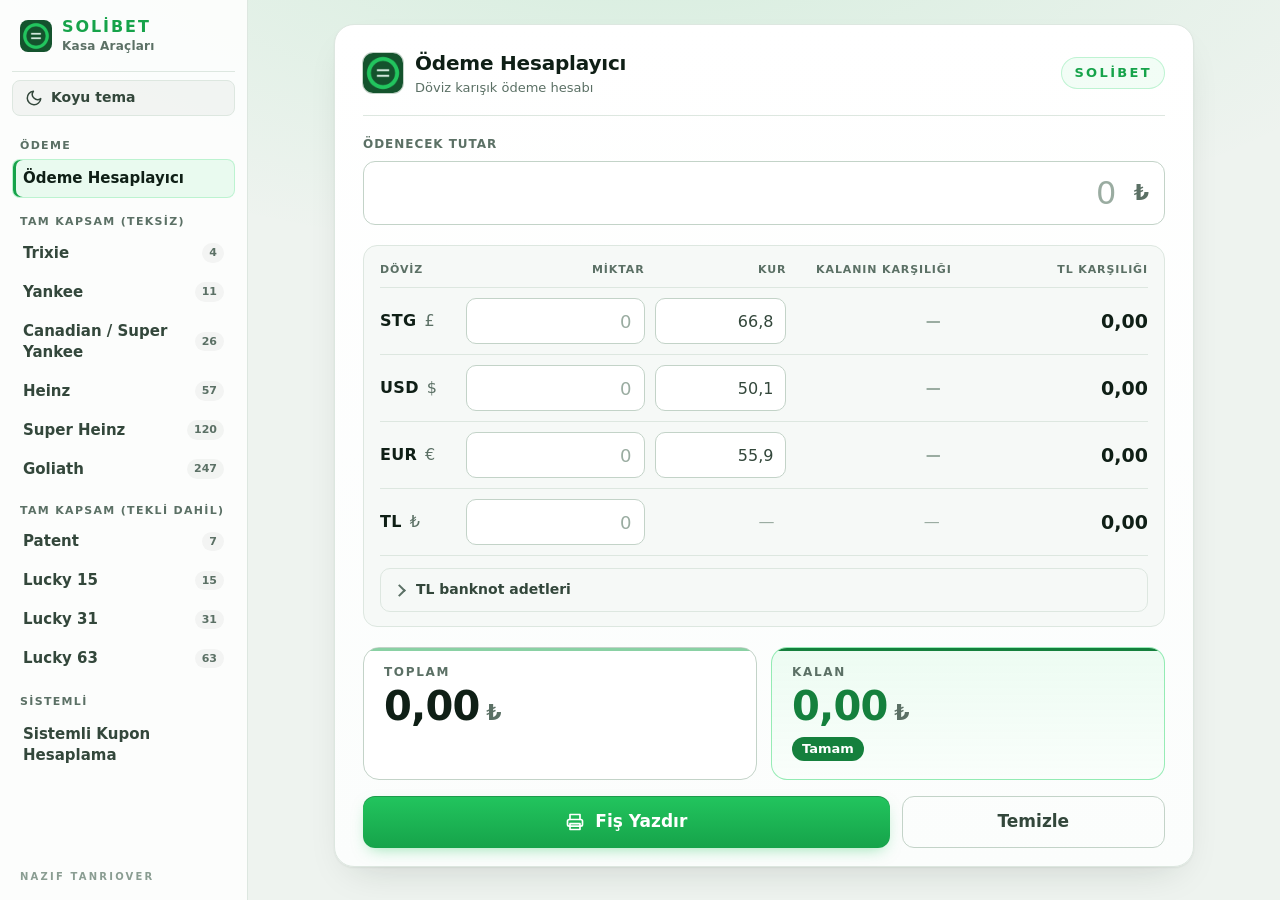
==== commit 9df3526e: "Açık/koyu tema ve tema düğmesi Co-Authored-By: Claude Opus 5.5 <noreply@anthropic.com>" ====
--- a/index.html
+++ b/index.html
@@ -9,6 +9,10 @@
   <link rel="icon" href="icons/icon-192.png">
   <link rel="apple-touch-icon" href="icons/icon-192.png">
   <link rel="stylesheet" href="style.css">
+  <script>
+    // Kayıtlı tema seçimini sayfa çizilmeden uygula (yanıp sönme olmasın)
+    try { var t = localStorage.getItem('odeme-tema'); if (t) document.documentElement.dataset.theme = t; } catch (e) {}
+  </script>
 </head>
 <body>
   <!-- SOL MENÜ: tıklanan program ortada açılır -->
@@ -17,6 +21,12 @@
       <img src="icons/icon-192.png" alt="" width="32" height="32">
       <span>SOLİBET<br><small>Kasa Araçları</small></span>
     </div>
+
+    <!-- Açık / koyu tema düğmesi -->
+    <button type="button" class="tema-dugme" id="tema-dugme" aria-label="Temayı değiştir">
+      <svg id="tema-ikon" aria-hidden="true" width="18" height="18" viewBox="0 0 24 24" fill="none" stroke="currentColor" stroke-width="2" stroke-linecap="round" stroke-linejoin="round"></svg>
+      <span id="tema-yazi">Açık tema</span>
+    </button>
 
     <p class="menu-baslik">Ödeme</p>
     <a href="#odeme" data-gorunum="odeme">Ödeme Hesaplayıcı</a>
--- a/style.css
+++ b/style.css
@@ -32,7 +32,25 @@
   --font-rakam: "Segoe UI Variable Display", "Segoe UI", system-ui, -apple-system, Roboto, Arial, sans-serif;
 
   --radius: 12px;
-  --golge: 0 1px 0 rgb(255 255 255 / 0.03) inset, 0 20px 50px -20px rgb(0 0 0 / 0.7);
+  /* Tema yardımcıları (koyu) */
+  --ters: 255 255 255;        /* hafif katman rengi (koyuda beyaz) */
+  --yuzey-son: #091d12;
+  --parilti: rgb(20 83 45 / 0.45);
+  --sonuk-2: #4d6b5a;
+  --cizgi-hover: #3b6a4d;
+  --banknot-bg: rgb(0 0 0 / 0.18);
+  --yesil-yazi: #86efac;
+  --kirmizi-yazi: #fca5a5;
+  --mavi-yazi: #93c5fd;
+  --yesil-ustu: #052e16;      /* yeşil zemin üstündeki yazı */
+  --kirmizi-ustu: #450a0a;
+  --mavi-ustu: #082f49;
+  --imza: #5f7d6c;
+  --menu-bg: rgb(4 14 8 / 0.75);
+  --menu-bg-dar: rgb(4 14 8 / 0.95);
+  color-scheme: dark;
+
+  --golge: 0 1px 0 rgb(var(--ters) / 0.03) inset, 0 20px 50px -20px rgb(0 0 0 / 0.7);
 }
 
 * { box-sizing: border-box; }
@@ -43,7 +61,7 @@
   margin: 0;
   min-height: 100vh;
   background:
-    radial-gradient(1200px 500px at 50% -10%, rgb(20 83 45 / 0.45), transparent 70%),
+    radial-gradient(1200px 500px at 50% -10%, var(--parilti), transparent 70%),
     var(--zemin);
   background-attachment: fixed;
   color: var(--yazi);
@@ -63,7 +81,7 @@
 .kart {
   width: 100%;
   max-width: 860px;
-  background: linear-gradient(180deg, var(--yuzey) 0%, #091d12 100%);
+  background: linear-gradient(180deg, var(--yuzey) 0%, var(--yuzey-son) 100%);
   border: 1px solid var(--cizgi);
   border-radius: 20px;
   padding: 24px 28px 18px;
@@ -115,8 +133,8 @@
   text-align: right;
   transition: border-color 0.15s, box-shadow 0.15s;
 }
-input::placeholder { color: #4d6b5a; font-weight: 500; }
-input:hover { border-color: #3b6a4d; }
+input::placeholder { color: var(--sonuk-2); font-weight: 500; }
+input:hover { border-color: var(--cizgi-hover); }
 input:focus {
   outline: none;
   border-color: var(--vurgu);
@@ -187,7 +205,7 @@
 /* Kur kutusu: ikinci planda, biraz daha küçük */
 input[id^="kur-"] { font-size: 1rem; color: var(--yazi-2); font-weight: 500; }
 
-.kur-yok { text-align: right; padding-right: 12px; color: #4d6b5a; }
+.kur-yok { text-align: right; padding-right: 12px; color: var(--sonuk-2); }
 
 output { text-align: right; overflow-wrap: anywhere; }
 
@@ -209,18 +227,18 @@
   font-size: 0.9375rem;
   font-weight: 600;
   color: var(--soluk);
-  background: rgb(255 255 255 / 0.03);
+  background: rgb(var(--ters) / 0.03);
   border: 1px solid transparent;
 }
-.kalan-doviz[data-durum=""] { background: transparent; color: #4d6b5a; }
-.kalan-doviz[data-durum="tamam"] { color: #86efac; background: rgb(74 222 128 / 0.08); border-color: rgb(74 222 128 / 0.18); }
-.kalan-doviz[data-durum="eksik"] { color: #fca5a5; background: rgb(248 113 113 / 0.08); border-color: rgb(248 113 113 / 0.2); }
-.kalan-doviz[data-durum="fazla"] { color: #93c5fd; background: rgb(96 165 250 / 0.08); border-color: rgb(96 165 250 / 0.2); }
+.kalan-doviz[data-durum=""] { background: transparent; color: var(--sonuk-2); }
+.kalan-doviz[data-durum="tamam"] { color: var(--yesil-yazi); background: rgb(74 222 128 / 0.08); border-color: rgb(74 222 128 / 0.18); }
+.kalan-doviz[data-durum="eksik"] { color: var(--kirmizi-yazi); background: rgb(248 113 113 / 0.08); border-color: rgb(248 113 113 / 0.2); }
+.kalan-doviz[data-durum="fazla"] { color: var(--mavi-yazi); background: rgb(96 165 250 / 0.08); border-color: rgb(96 165 250 / 0.2); }
 
 /* ---------- TL banknot alt bölümü ---------- */
 .banknot {
   margin-top: 12px;
-  background: rgb(0 0 0 / 0.18);
+  background: var(--banknot-bg);
   border: 1px solid var(--cizgi);
   border-radius: 10px;
   padding: 0 14px;
@@ -306,7 +324,7 @@
   padding: 3px 10px;
   border-radius: 999px;
   color: var(--soluk);
-  background: rgb(255 255 255 / 0.05);
+  background: rgb(var(--ters) / 0.05);
 }
 
 /* TOPLAM: üstte ince marka çizgisi */
@@ -326,17 +344,17 @@
 .kalan.tamam { border-color: rgb(74 222 128 / 0.55); background: linear-gradient(180deg, rgb(74 222 128 / 0.10), rgb(74 222 128 / 0.03)), var(--alan-bg); }
 .kalan.tamam::before { background: var(--yesil); }
 .kalan.tamam strong { color: var(--yesil); }
-.kalan.tamam em { color: #052e16; background: var(--yesil); }
+.kalan.tamam em { color: var(--yesil-ustu); background: var(--yesil); }
 
 .kalan.eksik { border-color: rgb(248 113 113 / 0.6); background: linear-gradient(180deg, rgb(248 113 113 / 0.12), rgb(248 113 113 / 0.03)), var(--alan-bg); }
 .kalan.eksik::before { background: var(--kirmizi); }
 .kalan.eksik strong { color: var(--kirmizi); }
-.kalan.eksik em { color: #450a0a; background: var(--kirmizi); }
+.kalan.eksik em { color: var(--kirmizi-ustu); background: var(--kirmizi); }
 
 .kalan.fazla { border-color: rgb(96 165 250 / 0.6); background: linear-gradient(180deg, rgb(96 165 250 / 0.12), rgb(96 165 250 / 0.03)), var(--alan-bg); }
 .kalan.fazla::before { background: var(--mavi); }
 .kalan.fazla strong { color: var(--mavi); }
-.kalan.fazla em { color: #082f49; background: var(--mavi); }
+.kalan.fazla em { color: var(--mavi-ustu); background: var(--mavi); }
 
 /* ---------- Butonlar ---------- */
 .butonlar { display: grid; grid-template-columns: 2fr 1fr; gap: 12px; }
@@ -360,7 +378,7 @@
   border: none;
   color: #052e16;
   background: linear-gradient(180deg, #5ee08f, var(--vurgu-koyu));
-  box-shadow: 0 1px 0 rgb(255 255 255 / 0.25) inset, 0 6px 16px -6px rgb(34 197 94 / 0.5);
+  box-shadow: 0 1px 0 rgb(var(--ters) / 0.25) inset, 0 6px 16px -6px rgb(34 197 94 / 0.5);
 }
 .yazdir:hover { background: linear-gradient(180deg, #74e8a0, #2fd16a); }
 .ikincil {
@@ -368,7 +386,7 @@
   background: transparent;
   border: 1px solid var(--cizgi-guclu);
 }
-.ikincil:hover { background: rgb(255 255 255 / 0.04); color: var(--yazi); border-color: #3b6a4d; }
+.ikincil:hover { background: rgb(var(--ters) / 0.04); color: var(--yazi); border-color: var(--cizgi-hover); }
 
 /* ---------- İmza: kartın sol altında ---------- */
 .imza-alt {
@@ -377,7 +395,7 @@
   font-size: 0.625rem;
   font-weight: 600;
   letter-spacing: 0.22em;
-  color: #5f7d6c;
+  color: var(--imza);
   user-select: none;
 }
 
@@ -442,7 +460,7 @@
   flex-direction: column;
   gap: 2px;
   padding: 18px 12px 16px;
-  background: rgb(4 14 8 / 0.75);
+  background: var(--menu-bg);
   border-right: 1px solid var(--cizgi);
 }
 .menu-ust {
@@ -485,12 +503,12 @@
   font-size: 0.6875rem;
   font-weight: 700;
   color: var(--soluk);
-  background: rgb(255 255 255 / 0.04);
+  background: rgb(var(--ters) / 0.04);
   padding: 2px 7px;
   border-radius: 999px;
   font-variant-numeric: tabular-nums;
 }
-.menu a:hover { background: rgb(255 255 255 / 0.04); color: var(--yazi); }
+.menu a:hover { background: rgb(var(--ters) / 0.04); color: var(--yazi); }
 .menu a:focus-visible { outline: 2px solid var(--vurgu); outline-offset: 1px; }
 .menu a.aktif {
   color: var(--yazi);
@@ -498,7 +516,7 @@
   border-color: rgb(74 222 128 / 0.28);
   box-shadow: inset 3px 0 0 var(--vurgu);
 }
-.menu a.aktif small { color: #052e16; background: var(--vurgu); }
+.menu a.aktif small { color: var(--yesil-ustu); background: var(--vurgu); }
 .menu .imza-alt { margin-top: auto; padding: 18px 8px 0; }
 
 .icerik > .kart { min-width: 0; }
@@ -526,7 +544,7 @@
   font-weight: 600;
   cursor: pointer;
 }
-select:hover { border-color: #3b6a4d; }
+select:hover { border-color: var(--cizgi-hover); }
 select:focus { outline: none; border-color: var(--vurgu); box-shadow: 0 0 0 3px rgb(74 222 128 / 0.22); }
 select:disabled { opacity: 0.45; cursor: not-allowed; }
 
@@ -553,7 +571,7 @@
   display: grid; place-items: center;
   border-radius: 8px;
   font-weight: 800;
-  background: rgb(255 255 255 / 0.05);
+  background: rgb(var(--ters) / 0.05);
   color: var(--yazi-2);
 }
 .l-satir .l-oran { text-align: left; }
@@ -561,7 +579,7 @@
 .l-satir[data-sonuc="won"] .l-no { background: rgb(74 222 128 / 0.18); color: var(--yesil); }
 .l-satir[data-sonuc="placed"] .l-no { background: rgb(96 165 250 / 0.18); color: var(--mavi); }
 .l-satir[data-sonuc="lost"] .l-no { background: rgb(248 113 113 / 0.15); color: var(--kirmizi); }
-.l-satir[data-sonuc="void"] .l-no { background: rgb(255 255 255 / 0.08); color: var(--soluk); }
+.l-satir[data-sonuc="void"] .l-no { background: rgb(var(--ters) / 0.08); color: var(--soluk); }
 .l-satir[data-sonuc="lost"] .l-oran,
 .l-satir[data-sonuc="void"] .l-oran { color: var(--soluk); }
 
@@ -611,7 +629,7 @@
     padding: 8px 10px;
     border-right: 0;
     border-bottom: 1px solid var(--cizgi);
-    background: rgb(4 14 8 / 0.95);
+    background: var(--menu-bg-dar);
     scrollbar-width: none;
   }
   .menu::-webkit-scrollbar { display: none; }
@@ -634,6 +652,109 @@
    TERMAL FİŞ (80 mm bahis yazıcısı). 58 mm yazıcı için --fis-genislik
    değerini 48mm yap. Sadece siyah-beyaz, ekran stili burada geçmez.
    ===================================================================== */
+
+/* =====================================================================
+   AÇIK TEMA
+   Varsayılan: bilgisayarın ayarı. Menüdeki düğme ile elle seçilirse
+   <html data-theme="light|dark"> olur ve o geçerli olur.
+   ===================================================================== */
+@media (prefers-color-scheme: light) {
+  :root:not([data-theme="dark"]) {
+    --vurgu: #16a34a;
+    --vurgu-koyu: #16a34a;
+    --zemin: #eef3ef;
+    --yuzey: #ffffff;
+    --yuzey-2: #f6f9f7;
+    --alan-bg: #ffffff;
+    --cizgi: #dde7e0;
+    --cizgi-guclu: #c3d3c8;
+    --yazi: #0f1f16;
+    --yazi-2: #33473b;
+    --soluk: #5b7065;
+    --yesil: #15803d;
+    --kirmizi: #dc2626;
+    --mavi: #2563eb;
+    --golge: 0 1px 2px rgb(15 31 22 / 0.06), 0 16px 40px -18px rgb(15 31 22 / 0.18);
+    --ters: 15 31 22;
+    --yuzey-son: #fbfdfc;
+    --parilti: rgb(34 197 94 / 0.12);
+    --sonuk-2: #9aaca1;
+    --cizgi-hover: #9fb8a8;
+    --banknot-bg: #f6f9f7;
+    --yesil-yazi: #166534;
+    --kirmizi-yazi: #b91c1c;
+    --mavi-yazi: #1d4ed8;
+    --yesil-ustu: #ffffff;
+    --kirmizi-ustu: #ffffff;
+    --mavi-ustu: #ffffff;
+    --imza: #8a9d92;
+    --menu-bg: rgb(255 255 255 / 0.85);
+    --menu-bg-dar: rgb(255 255 255 / 0.97);
+    color-scheme: light;
+  }
+}
+:root[data-theme="light"] {
+  --vurgu: #16a34a;
+  --vurgu-koyu: #16a34a;
+  --zemin: #eef3ef;
+  --yuzey: #ffffff;
+  --yuzey-2: #f6f9f7;
+  --alan-bg: #ffffff;
+  --cizgi: #dde7e0;
+  --cizgi-guclu: #c3d3c8;
+  --yazi: #0f1f16;
+  --yazi-2: #33473b;
+  --soluk: #5b7065;
+  --yesil: #15803d;
+  --kirmizi: #dc2626;
+  --mavi: #2563eb;
+  --golge: 0 1px 2px rgb(15 31 22 / 0.06), 0 16px 40px -18px rgb(15 31 22 / 0.18);
+  --ters: 15 31 22;
+  --yuzey-son: #fbfdfc;
+  --parilti: rgb(34 197 94 / 0.12);
+  --sonuk-2: #9aaca1;
+  --cizgi-hover: #9fb8a8;
+  --banknot-bg: #f6f9f7;
+  --yesil-yazi: #166534;
+  --kirmizi-yazi: #b91c1c;
+  --mavi-yazi: #1d4ed8;
+  --yesil-ustu: #ffffff;
+  --kirmizi-ustu: #ffffff;
+  --mavi-ustu: #ffffff;
+  --imza: #8a9d92;
+  --menu-bg: rgb(255 255 255 / 0.85);
+  --menu-bg-dar: rgb(255 255 255 / 0.97);
+  color-scheme: light;
+}
+
+/* Açık temada parlak yeşil buton yazısı beyaz olsun */
+@media (prefers-color-scheme: light) {
+  :root:not([data-theme="dark"]) .yazdir { color: #fff; background: linear-gradient(180deg, #22c55e, #16a34a); }
+}
+:root[data-theme="light"] .yazdir { color: #fff; background: linear-gradient(180deg, #22c55e, #16a34a); }
+
+/* ---------- Tema düğmesi ---------- */
+.tema-dugme {
+  width: auto;
+  height: 36px;
+  margin: 0 0 6px;
+  padding: 0 12px;
+  gap: 8px;
+  justify-content: flex-start;
+  font-size: 0.875rem;
+  font-weight: 600;
+  color: var(--yazi-2);
+  background: rgb(var(--ters) / 0.04);
+  border: 1px solid var(--cizgi);
+  border-radius: 8px;
+}
+.tema-dugme:hover { color: var(--yazi); border-color: var(--cizgi-hover); }
+.tema-dugme svg { flex: none; }
+@media (max-width: 900px) {
+  .tema-dugme { flex: none; margin: 0 6px 0 0; padding: 0 10px; }
+  .tema-dugme span { display: none; }
+}
+
 @media print {
   :root { --fis-genislik: 72mm; }
   @page { size: 80mm auto; margin: 0; }
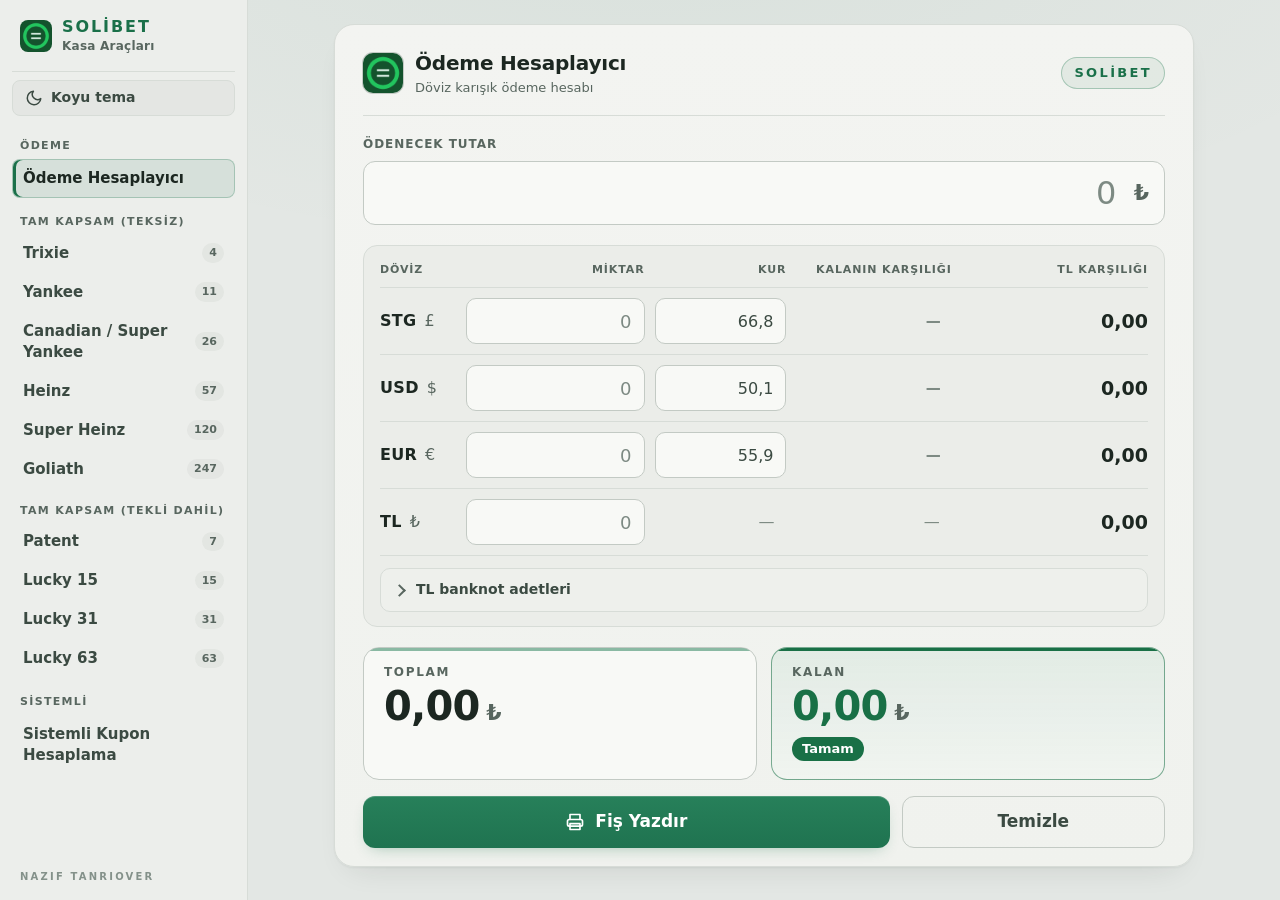
==== commit fcf9b117: "Denetim düzeltmeleri, tam kesirli bahis motoru, Enter/yön tuşlarıyla gezinme - Tek kazanan bonusu ça" ====
--- a/index.html
+++ b/index.html
@@ -148,6 +148,11 @@
     </header>
 
     <div class="l-ayarlar">
+      <label><span class="etiket">Oran tipi</span>
+        <select id="l-oran-tipi">
+          <option value="kesirli">Kesirli (5/2)</option>
+          <option value="ondalik">Ondalık (3,50)</option>
+        </select></label>
       <label><span class="etiket">Satır başı bahis</span>
         <input id="l-birim" inputmode="decimal" autocomplete="off" placeholder="0"></label>
       <label><span class="etiket">Each-Way</span>
@@ -178,7 +183,7 @@
           <label id="l-carpan-alan"><span>Tek kazanan oran çarpanı</span><input id="l-bonus-carpan" inputmode="decimal" autocomplete="off" placeholder="1"></label>
         </div>
       </details>
-      <p class="ipucu">Oran kesirli (5/2), EVS ya da ondalık (3,5) yazılabilir. NR = at koşmadı, bahis iade.</p>
+      <p class="ipucu" id="l-ipucu"></p>
     </div>
 
     <p class="l-hata" id="l-hata" role="alert"></p>
@@ -219,5 +224,6 @@
   <script src="app.js"></script>
   <script src="lucky.js"></script>
   <script src="menu.js"></script>
+  <script src="klavye.js"></script>
 </body>
 </html>
--- a/style.css
+++ b/style.css
@@ -3,29 +3,33 @@
    Renkleri değiştirmek için sadece :root içindeki değerlere dokun.
    ===================================================================== */
 :root {
-  /* Marka */
+  /* Marka (tarihî SOLİBET yeşilleri) */
   --marka-koyu: #0d2818;
   --marka: #14532d;
-  --vurgu: #4ade80;          /* açık yeşil vurgu */
-  --vurgu-koyu: #22c55e;
-
-  /* Zemin ve yüzeyler (koyudan açığa) */
-  --zemin: #06120b;
-  --yuzey: #0b2215;          /* kart */
-  --yuzey-2: #0f2b1b;        /* tablo paneli */
-  --alan-bg: #071a0f;        /* giriş kutuları */
-  --cizgi: #1c3a28;
-  --cizgi-guclu: #2a5139;
-
-  /* Yazı */
-  --yazi: #eef6f1;
-  --yazi-2: #b9cec1;         /* ikinci derece */
-  --soluk: #86a393;          /* etiketler */
-
-  /* Durum renkleri */
-  --yesil: #4ade80;
-  --kirmizi: #f87171;
-  --mavi: #60a5fa;
+  --vurgu: #52c493;          /* zümrüt vurgu, neon değil */
+  --vurgu-koyu: #36a173;
+  --vurgu-rgb: 82 196 147;   /* vurgu için saydam katmanlar */
+
+  /* Zemin ve yüzeyler: yeşil tonlu antrasit, koyudan açığa */
+  --zemin: #151b19;          /* sayfa arka planı */
+  --yuzey: #1d2522;          /* kart */
+  --yuzey-2: #242d2a;        /* tablo paneli (kartın bir kat üstü) */
+  --alan-bg: #171d1b;        /* giriş kutuları (gömük) */
+  --cizgi: #2f3a36;
+  --cizgi-guclu: #3b4844;
+
+  /* Yazı: saf beyaz değil, göz yormayan */
+  --yazi: #e4eae7;
+  --yazi-2: #b3beba;         /* ikinci derece */
+  --soluk: #8f9c97;          /* etiketler */
+
+  /* Durum renkleri: yeşil = tamam, kırmızı = eksik, mavi = para üstü */
+  --yesil: #5bca94;
+  --kirmizi: #f0857d;
+  --mavi: #72aaf0;
+  --yesil-rgb: 91 202 148;
+  --kirmizi-rgb: 240 133 125;
+  --mavi-rgb: 114 170 240;
 
   /* Yazı tipi: sistem fontu, internet gerekmez */
   --font: "Segoe UI Variable Text", "Segoe UI", system-ui, -apple-system, "Helvetica Neue", Roboto, Arial, sans-serif;
@@ -34,23 +38,29 @@
   --radius: 12px;
   /* Tema yardımcıları (koyu) */
   --ters: 255 255 255;        /* hafif katman rengi (koyuda beyaz) */
-  --yuzey-son: #091d12;
-  --parilti: rgb(20 83 45 / 0.45);
-  --sonuk-2: #4d6b5a;
-  --cizgi-hover: #3b6a4d;
-  --banknot-bg: rgb(0 0 0 / 0.18);
-  --yesil-yazi: #86efac;
-  --kirmizi-yazi: #fca5a5;
-  --mavi-yazi: #93c5fd;
-  --yesil-ustu: #052e16;      /* yeşil zemin üstündeki yazı */
-  --kirmizi-ustu: #450a0a;
-  --mavi-ustu: #082f49;
-  --imza: #5f7d6c;
-  --menu-bg: rgb(4 14 8 / 0.75);
-  --menu-bg-dar: rgb(4 14 8 / 0.95);
+  --yuzey-son: #1b2220;       /* kart gradyanının alt ucu */
+  --parilti: rgb(82 196 147 / 0.07);  /* sayfa üstündeki hafif yeşil ışık */
+  --sonuk-2: #6f7c77;         /* yer tutucu, boş değer */
+  --cizgi-hover: #50605a;
+  --banknot-bg: rgb(0 0 0 / 0.12);
+  --yesil-yazi: #91dcb4;      /* küçük rozet yazıları */
+  --kirmizi-yazi: #f6aba5;
+  --mavi-yazi: #a7c9f5;
+  --yesil-ustu: #0b2a1c;      /* yeşil zemin üstündeki yazı */
+  --kirmizi-ustu: #3d0f0c;
+  --mavi-ustu: #0b2443;
+  --imza: #6c7a75;
+  --menu-bg: #19201e;         /* sol menü: zeminden bir tık açık */
+  --menu-bg-dar: rgb(25 32 30 / 0.97);
+  /* Fiş Yazdır düğmesi */
+  --buton-ust: #48b685;
+  --buton-alt: #33996c;
+  --buton-ust-hover: #54c291;
+  --buton-alt-hover: #3aa475;
+  --buton-yazi: #0a2318;
   color-scheme: dark;
 
-  --golge: 0 1px 0 rgb(var(--ters) / 0.03) inset, 0 20px 50px -20px rgb(0 0 0 / 0.7);
+  --golge: 0 1px 0 rgb(var(--ters) / 0.04) inset, 0 1px 2px rgb(0 0 0 / 0.25), 0 18px 40px -20px rgb(0 0 0 / 0.55);
 }
 
 * { box-sizing: border-box; }
@@ -112,8 +122,8 @@
   letter-spacing: 0.18em;
   color: var(--vurgu);
   padding: 6px 12px;
-  border: 1px solid rgb(74 222 128 / 0.3);
-  background: rgb(74 222 128 / 0.07);
+  border: 1px solid rgb(var(--vurgu-rgb) / 0.3);
+  background: rgb(var(--vurgu-rgb) / 0.08);
   border-radius: 999px;
 }
 
@@ -138,7 +148,7 @@
 input:focus {
   outline: none;
   border-color: var(--vurgu);
-  box-shadow: 0 0 0 3px rgb(74 222 128 / 0.22);
+  box-shadow: 0 0 0 3px rgb(var(--vurgu-rgb) / 0.22);
 }
 
 /* Ödenecek tutar: büyük alan */
@@ -231,9 +241,9 @@
   border: 1px solid transparent;
 }
 .kalan-doviz[data-durum=""] { background: transparent; color: var(--sonuk-2); }
-.kalan-doviz[data-durum="tamam"] { color: var(--yesil-yazi); background: rgb(74 222 128 / 0.08); border-color: rgb(74 222 128 / 0.18); }
-.kalan-doviz[data-durum="eksik"] { color: var(--kirmizi-yazi); background: rgb(248 113 113 / 0.08); border-color: rgb(248 113 113 / 0.2); }
-.kalan-doviz[data-durum="fazla"] { color: var(--mavi-yazi); background: rgb(96 165 250 / 0.08); border-color: rgb(96 165 250 / 0.2); }
+.kalan-doviz[data-durum="tamam"] { color: var(--yesil-yazi); background: rgb(var(--yesil-rgb) / 0.08); border-color: rgb(var(--yesil-rgb) / 0.18); }
+.kalan-doviz[data-durum="eksik"] { color: var(--kirmizi-yazi); background: rgb(var(--kirmizi-rgb) / 0.08); border-color: rgb(var(--kirmizi-rgb) / 0.2); }
+.kalan-doviz[data-durum="fazla"] { color: var(--mavi-yazi); background: rgb(var(--mavi-rgb) / 0.08); border-color: rgb(var(--mavi-rgb) / 0.2); }
 
 /* ---------- TL banknot alt bölümü ---------- */
 .banknot {
@@ -341,17 +351,17 @@
   position: absolute; inset: 0 0 auto 0; height: 3px;
   background: var(--cizgi-guclu);
 }
-.kalan.tamam { border-color: rgb(74 222 128 / 0.55); background: linear-gradient(180deg, rgb(74 222 128 / 0.10), rgb(74 222 128 / 0.03)), var(--alan-bg); }
+.kalan.tamam { border-color: rgb(var(--yesil-rgb) / 0.55); background: linear-gradient(180deg, rgb(var(--yesil-rgb) / 0.10), rgb(var(--yesil-rgb) / 0.03)), var(--alan-bg); }
 .kalan.tamam::before { background: var(--yesil); }
 .kalan.tamam strong { color: var(--yesil); }
 .kalan.tamam em { color: var(--yesil-ustu); background: var(--yesil); }
 
-.kalan.eksik { border-color: rgb(248 113 113 / 0.6); background: linear-gradient(180deg, rgb(248 113 113 / 0.12), rgb(248 113 113 / 0.03)), var(--alan-bg); }
+.kalan.eksik { border-color: rgb(var(--kirmizi-rgb) / 0.6); background: linear-gradient(180deg, rgb(var(--kirmizi-rgb) / 0.12), rgb(var(--kirmizi-rgb) / 0.03)), var(--alan-bg); }
 .kalan.eksik::before { background: var(--kirmizi); }
 .kalan.eksik strong { color: var(--kirmizi); }
 .kalan.eksik em { color: var(--kirmizi-ustu); background: var(--kirmizi); }
 
-.kalan.fazla { border-color: rgb(96 165 250 / 0.6); background: linear-gradient(180deg, rgb(96 165 250 / 0.12), rgb(96 165 250 / 0.03)), var(--alan-bg); }
+.kalan.fazla { border-color: rgb(var(--mavi-rgb) / 0.6); background: linear-gradient(180deg, rgb(var(--mavi-rgb) / 0.12), rgb(var(--mavi-rgb) / 0.03)), var(--alan-bg); }
 .kalan.fazla::before { background: var(--mavi); }
 .kalan.fazla strong { color: var(--mavi); }
 .kalan.fazla em { color: var(--mavi-ustu); background: var(--mavi); }
@@ -376,11 +386,11 @@
 button:focus-visible { outline: 2px solid var(--vurgu); outline-offset: 3px; }
 .yazdir {
   border: none;
-  color: #052e16;
-  background: linear-gradient(180deg, #5ee08f, var(--vurgu-koyu));
-  box-shadow: 0 1px 0 rgb(var(--ters) / 0.25) inset, 0 6px 16px -6px rgb(34 197 94 / 0.5);
-}
-.yazdir:hover { background: linear-gradient(180deg, #74e8a0, #2fd16a); }
+  color: var(--buton-yazi);
+  background: linear-gradient(180deg, var(--buton-ust), var(--buton-alt));
+  box-shadow: 0 1px 0 rgb(255 255 255 / 0.18) inset, 0 6px 16px -8px rgb(var(--vurgu-rgb) / 0.45);
+}
+.yazdir:hover { background: linear-gradient(180deg, var(--buton-ust-hover), var(--buton-alt-hover)); }
 .ikincil {
   color: var(--yazi-2);
   background: transparent;
@@ -512,8 +522,8 @@
 .menu a:focus-visible { outline: 2px solid var(--vurgu); outline-offset: 1px; }
 .menu a.aktif {
   color: var(--yazi);
-  background: rgb(74 222 128 / 0.10);
-  border-color: rgb(74 222 128 / 0.28);
+  background: rgb(var(--vurgu-rgb) / 0.10);
+  border-color: rgb(var(--vurgu-rgb) / 0.26);
   box-shadow: inset 3px 0 0 var(--vurgu);
 }
 .menu a.aktif small { color: var(--yesil-ustu); background: var(--vurgu); }
@@ -545,7 +555,7 @@
   cursor: pointer;
 }
 select:hover { border-color: var(--cizgi-hover); }
-select:focus { outline: none; border-color: var(--vurgu); box-shadow: 0 0 0 3px rgb(74 222 128 / 0.22); }
+select:focus { outline: none; border-color: var(--vurgu); box-shadow: 0 0 0 3px rgb(var(--vurgu-rgb) / 0.22); }
 select:disabled { opacity: 0.45; cursor: not-allowed; }
 
 /* ---------- Lucky / Yankee ekranı ---------- */
@@ -576,9 +586,9 @@
 }
 .l-satir .l-oran { text-align: left; }
 /* Sonuca göre satır işareti */
-.l-satir[data-sonuc="won"] .l-no { background: rgb(74 222 128 / 0.18); color: var(--yesil); }
-.l-satir[data-sonuc="placed"] .l-no { background: rgb(96 165 250 / 0.18); color: var(--mavi); }
-.l-satir[data-sonuc="lost"] .l-no { background: rgb(248 113 113 / 0.15); color: var(--kirmizi); }
+.l-satir[data-sonuc="won"] .l-no { background: rgb(var(--yesil-rgb) / 0.18); color: var(--yesil); }
+.l-satir[data-sonuc="placed"] .l-no { background: rgb(var(--mavi-rgb) / 0.18); color: var(--mavi); }
+.l-satir[data-sonuc="lost"] .l-no { background: rgb(var(--kirmizi-rgb) / 0.15); color: var(--kirmizi); }
 .l-satir[data-sonuc="void"] .l-no { background: rgb(var(--ters) / 0.08); color: var(--soluk); }
 .l-satir[data-sonuc="lost"] .l-oran,
 .l-satir[data-sonuc="void"] .l-oran { color: var(--soluk); }
@@ -653,6 +663,12 @@
    değerini 48mm yap. Sadece siyah-beyaz, ekran stili burada geçmez.
    ===================================================================== */
 
+/* Hatalı yazılmış alan (eksi sayı, harf, aralık dışı) */
+input.hatali, input.hatali:focus {
+  border-color: var(--kirmizi);
+  box-shadow: 0 0 0 3px rgb(var(--kirmizi-rgb) / 0.22);
+}
+
 /* =====================================================================
    AÇIK TEMA
    Varsayılan: bilgisayarın ayarı. Menüdeki düğme ile elle seçilirse
@@ -660,78 +676,90 @@
    ===================================================================== */
 @media (prefers-color-scheme: light) {
   :root:not([data-theme="dark"]) {
-    --vurgu: #16a34a;
-    --vurgu-koyu: #16a34a;
-    --zemin: #eef3ef;
-    --yuzey: #ffffff;
-    --yuzey-2: #f6f9f7;
-    --alan-bg: #ffffff;
-    --cizgi: #dde7e0;
-    --cizgi-guclu: #c3d3c8;
-    --yazi: #0f1f16;
-    --yazi-2: #33473b;
-    --soluk: #5b7065;
-    --yesil: #15803d;
-    --kirmizi: #dc2626;
-    --mavi: #2563eb;
-    --golge: 0 1px 2px rgb(15 31 22 / 0.06), 0 16px 40px -18px rgb(15 31 22 / 0.18);
-    --ters: 15 31 22;
-    --yuzey-son: #fbfdfc;
-    --parilti: rgb(34 197 94 / 0.12);
-    --sonuk-2: #9aaca1;
-    --cizgi-hover: #9fb8a8;
-    --banknot-bg: #f6f9f7;
-    --yesil-yazi: #166534;
-    --kirmizi-yazi: #b91c1c;
-    --mavi-yazi: #1d4ed8;
+    --vurgu: #1a7049;          /* sakin zümrüt, az doygun */
+    --vurgu-koyu: #1f7a52;
+    --vurgu-rgb: 26 112 73;
+    --zemin: #e3e7e4;          /* sayfa: yumuşak gri-yeşil */
+    --yuzey: #f3f4f1;          /* kart: kırık beyaz, parlamaz */
+    --yuzey-2: #ebede9;        /* tablo paneli */
+    --alan-bg: #f8f9f6;        /* giriş kutuları */
+    --cizgi: #d7dcd7;
+    --cizgi-guclu: #c3cac4;
+    --yazi: #1c2721;
+    --yazi-2: #3b4a42;
+    --soluk: #58665f;
+    --yesil: #197046;
+    --kirmizi: #b0342e;
+    --mavi: #2a5cb8;
+    --yesil-rgb: 25 112 70;
+    --kirmizi-rgb: 176 52 46;
+    --mavi-rgb: 42 92 184;
+    --golge: 0 1px 2px rgb(28 39 33 / 0.05), 0 14px 32px -18px rgb(28 39 33 / 0.16);
+    --ters: 28 39 33;          /* hafif katman rengi (açıkta koyu mürekkep) */
+    --yuzey-son: #f0f2ee;
+    --parilti: rgb(26 112 73 / 0.05);
+    --sonuk-2: #7d8a83;
+    --cizgi-hover: #a3aea6;
+    --banknot-bg: #eef0ec;
+    --yesil-yazi: #18673f;
+    --kirmizi-yazi: #a5322c;
+    --mavi-yazi: #2454ab;
     --yesil-ustu: #ffffff;
     --kirmizi-ustu: #ffffff;
     --mavi-ustu: #ffffff;
-    --imza: #8a9d92;
-    --menu-bg: rgb(255 255 255 / 0.85);
-    --menu-bg-dar: rgb(255 255 255 / 0.97);
+    --imza: #84918a;
+    --menu-bg: #eceeeb;        /* sol menü */
+    --menu-bg-dar: rgb(236 238 235 / 0.97);
+    --buton-ust: #27805a;      /* Fiş Yazdır: beyaz yazı AA geçer */
+    --buton-alt: #1f7350;
+    --buton-ust-hover: #23774f;
+    --buton-alt-hover: #1b6646;
+    --buton-yazi: #ffffff;
     color-scheme: light;
   }
 }
 :root[data-theme="light"] {
-  --vurgu: #16a34a;
-  --vurgu-koyu: #16a34a;
-  --zemin: #eef3ef;
-  --yuzey: #ffffff;
-  --yuzey-2: #f6f9f7;
-  --alan-bg: #ffffff;
-  --cizgi: #dde7e0;
-  --cizgi-guclu: #c3d3c8;
-  --yazi: #0f1f16;
-  --yazi-2: #33473b;
-  --soluk: #5b7065;
-  --yesil: #15803d;
-  --kirmizi: #dc2626;
-  --mavi: #2563eb;
-  --golge: 0 1px 2px rgb(15 31 22 / 0.06), 0 16px 40px -18px rgb(15 31 22 / 0.18);
-  --ters: 15 31 22;
-  --yuzey-son: #fbfdfc;
-  --parilti: rgb(34 197 94 / 0.12);
-  --sonuk-2: #9aaca1;
-  --cizgi-hover: #9fb8a8;
-  --banknot-bg: #f6f9f7;
-  --yesil-yazi: #166534;
-  --kirmizi-yazi: #b91c1c;
-  --mavi-yazi: #1d4ed8;
+  --vurgu: #1a7049;          /* sakin zümrüt, az doygun */
+  --vurgu-koyu: #1f7a52;
+  --vurgu-rgb: 26 112 73;
+  --zemin: #e3e7e4;          /* sayfa: yumuşak gri-yeşil */
+  --yuzey: #f3f4f1;          /* kart: kırık beyaz, parlamaz */
+  --yuzey-2: #ebede9;        /* tablo paneli */
+  --alan-bg: #f8f9f6;        /* giriş kutuları */
+  --cizgi: #d7dcd7;
+  --cizgi-guclu: #c3cac4;
+  --yazi: #1c2721;
+  --yazi-2: #3b4a42;
+  --soluk: #58665f;
+  --yesil: #197046;
+  --kirmizi: #b0342e;
+  --mavi: #2a5cb8;
+  --yesil-rgb: 25 112 70;
+  --kirmizi-rgb: 176 52 46;
+  --mavi-rgb: 42 92 184;
+  --golge: 0 1px 2px rgb(28 39 33 / 0.05), 0 14px 32px -18px rgb(28 39 33 / 0.16);
+  --ters: 28 39 33;          /* hafif katman rengi (açıkta koyu mürekkep) */
+  --yuzey-son: #f0f2ee;
+  --parilti: rgb(26 112 73 / 0.05);
+  --sonuk-2: #7d8a83;
+  --cizgi-hover: #a3aea6;
+  --banknot-bg: #eef0ec;
+  --yesil-yazi: #18673f;
+  --kirmizi-yazi: #a5322c;
+  --mavi-yazi: #2454ab;
   --yesil-ustu: #ffffff;
   --kirmizi-ustu: #ffffff;
   --mavi-ustu: #ffffff;
-  --imza: #8a9d92;
-  --menu-bg: rgb(255 255 255 / 0.85);
-  --menu-bg-dar: rgb(255 255 255 / 0.97);
+  --imza: #84918a;
+  --menu-bg: #eceeeb;        /* sol menü */
+  --menu-bg-dar: rgb(236 238 235 / 0.97);
+  --buton-ust: #27805a;      /* Fiş Yazdır: beyaz yazı AA geçer */
+  --buton-alt: #1f7350;
+  --buton-ust-hover: #23774f;
+  --buton-alt-hover: #1b6646;
+  --buton-yazi: #ffffff;
   color-scheme: light;
 }
-
-/* Açık temada parlak yeşil buton yazısı beyaz olsun */
-@media (prefers-color-scheme: light) {
-  :root:not([data-theme="dark"]) .yazdir { color: #fff; background: linear-gradient(180deg, #22c55e, #16a34a); }
-}
-:root[data-theme="light"] .yazdir { color: #fff; background: linear-gradient(180deg, #22c55e, #16a34a); }
 
 /* ---------- Tema düğmesi ---------- */
 .tema-dugme {
